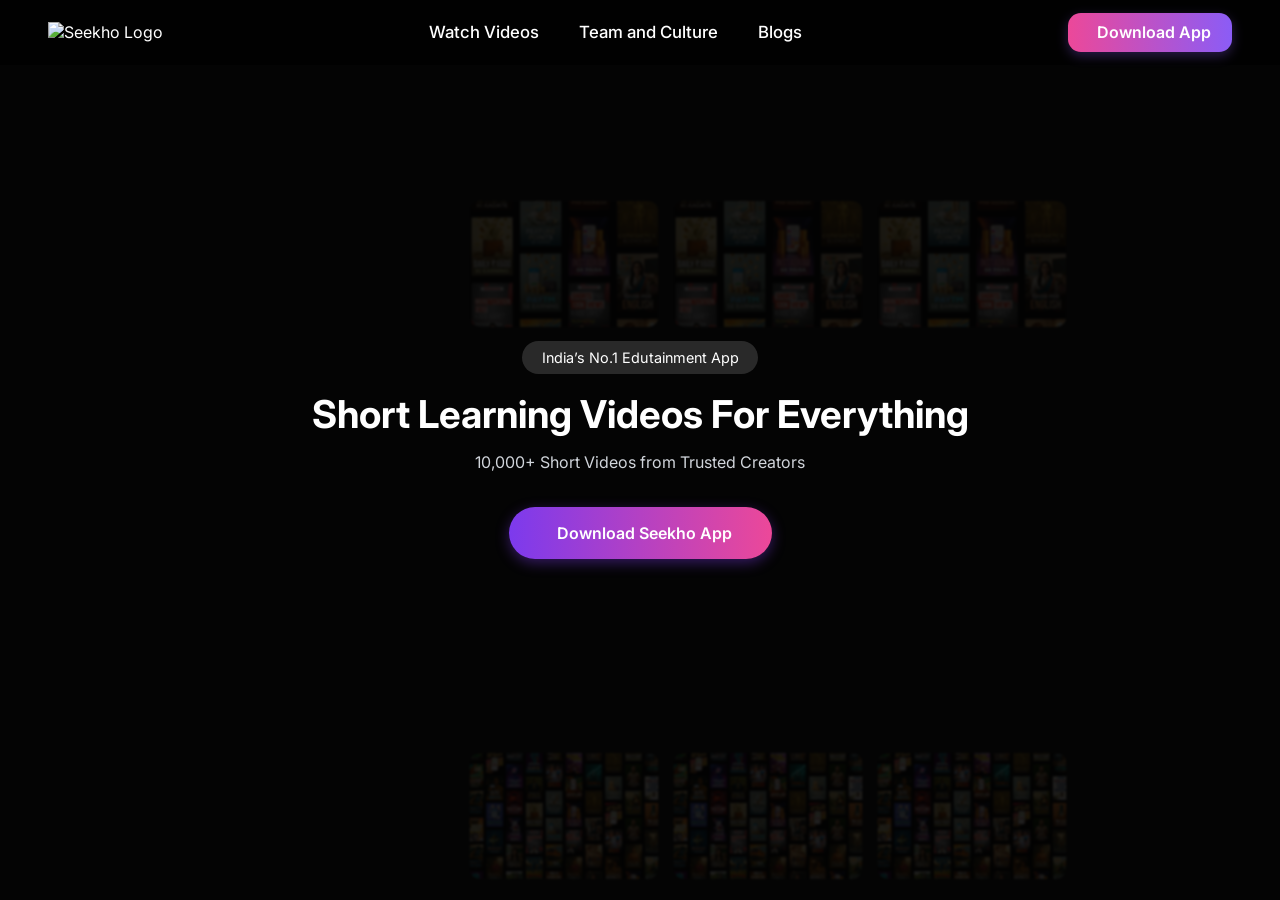
==== seekho website/index.html @ bff114cd "Add files via upload" ====
<!DOCTYPE html>
<html lang="en">
<head>
  <meta charset="UTF-8" />
  <meta name="viewport" content="width=device-width, initial-scale=1.0" />
  <title>Seekho – Short Learning Videos</title>
  <link rel="stylesheet" href="style.css" />
  <script src="https://kit.fontawesome.com/a076d05399.js" crossorigin="anonymous"></script>
</head>
<body>
  <!-- Navbar -->
  <header class="navbar">
    <div class="logo">
      <img src="https://seekho.in/_next/image?url=%2Fimages%2Fseekho-logo-white.png&w=256&q=75" alt="Seekho Logo">
    </div>

    <nav class="nav-links">
      <a href="#">Watch Videos</a>
      <a href="#">Team and Culture</a>
      <a href="#">Blogs</a>
    </nav>

    <a href="#" class="download-btn">
      <i class="fas fa-download"></i> Download App
    </a>

    <div class="menu">
      <i class="fas fa-bars"></i>
    </div>
  </header>

  <!-- Hero Section -->
<section class="hero">
  <div class="bg-grid">
    <div class="grid-row">
      <img src="images/mobile-hero-bg.webp" alt="">
      <img src="images/mobile-hero-bg.webp" alt="">
      <img src="images/mobile-hero-bg.webp" alt="">
      
    </div>

    <div class="grid-row reverse">
      <img src="images/hero-bg.webp" alt="">
      <img src="images/hero-bg.webp" alt="">
      <img src="images/hero-bg.webp" alt="">
    </div>
  </div>

  <div class="overlay"></div>

  <div class="hero-content">
    <span class="tagline">India’s No.1 Edutainment App</span>
    <h1>Short Learning Videos For Everything</h1>
    <p>10,000+ Short Videos from Trusted Creators</p>
    <a href="#" class="cta-btn">
      <i class="fas fa-download"></i> Download Seekho App
    </a>
  </div>
</section>


  <script src="script.js"></script>
</body>
</html>
---- seekho website/style.css ----
@import url('https://fonts.googleapis.com/css2?family=Inter:wght@400;600;700&display=swap');

* {
  margin: 0;
  padding: 0;
  box-sizing: border-box;
  font-family: 'Inter', sans-serif;
}

body {
  background-color: #0f0f0f;
  color: #fff;
  overflow-x: hidden;
}

/* --- Navbar Styles --- */
.navbar {
  position: fixed;
  top: 0;
  left: 0;
  width: 100%;
  padding: 0.8rem 3rem;
  background: rgba(0, 0, 0, 0.6);
  backdrop-filter: blur(12px);
  display: flex;
  justify-content: space-between;
  align-items: center;
  z-index: 1000;
}

.logo img {
  height: 36px;
  cursor: pointer;
}

.nav-links {
  display: flex;
  gap: 2.5rem;
}

.nav-links a {
  color: #fff;
  text-decoration: none;
  font-size: 1.05rem;
  font-weight: 500;
  transition: color 0.2s ease;
}

.nav-links a:hover {
  color: #EC4899;
}

/* Gradient Download App Button */
.download-btn {
  background: linear-gradient(90deg, #EC4899 0%, #8B5CF6 100%);
  color: #fff;
  font-weight: 600;
  padding: 0.6rem 1.3rem;
  border-radius: 0.8rem;
  text-decoration: none;
  display: flex;
  align-items: center;
  gap: 0.5rem;
  box-shadow: 0 4px 12px rgba(139, 92, 246, 0.3);
  transition: all 0.3s ease;
}

.download-btn:hover {
  transform: translateY(-2px);
  box-shadow: 0 6px 18px rgba(236, 72, 153, 0.4);
}

.download-btn i {
  transition: transform 0.2s ease;
}

.download-btn:hover i {
  transform: translateY(2px);
}

/* Mobile menu icon */
.menu {
  display: none;
  font-size: 1.5rem;
  color: #fff;
  cursor: pointer;
}

/* --- Responsive Navbar --- */
@media (max-width: 900px) {
  .nav-links,
  .download-btn {
    display: none;
  }

  .menu {
    display: block;
  }
}

/* --- Hero Section --- */
.hero {
  height: 100vh;
  background:
    linear-gradient(rgba(15, 15, 15, 0.8), rgba(15, 15, 15, 0.8)),
    url('https://seekho.in/_next/image?url=%2Fimages%2Fhome-banner-bg.jpg&w=1920&q=75')
    center/cover no-repeat;
  position: relative;
  display: flex;
  align-items: center;
  justify-content: center;
  text-align: center;
  color: #fff;
  transition: background 0.3s ease-in-out;
}

.hero-content {
  position: relative;
  z-index: 2;
  padding: 0 1rem;
}

.tagline {
  background-color: rgba(255, 255, 255, 0.15);
  padding: 0.5rem 1.2rem;
  border-radius: 9999px;
  font-size: 0.9rem;
  display: inline-block;
  margin-bottom: 1rem;
}

h1 {
  font-size: 2.4rem;
  font-weight: 700;
  margin-bottom: 0.75rem;
  line-height: 1.3;
}

p {
  color: #d1d5db;
  font-size: 1rem;
  margin-bottom: 2.2rem;
}
/* Hero Section Full Height Grid Fix */
.hero {
  position: relative;
  width: 100%;
  height: 100vh;
  overflow: hidden;
  display: flex;
  justify-content: center;
  align-items: center;
  text-align: center;
  color: white;
}

/* Background Grid Container */
.bg-grid {
  position: absolute;
  top: 0;
  left: 0;
  width: 120%;
  height: 120%;
  display: flex;
  flex-direction: column;
  justify-content: space-around;
  gap: 1.5rem;
  overflow: hidden;
  z-index: 0;
  filter: blur(1px);
  opacity: 0.5;
}

/* Each Row of Thumbnails */
.grid-row {
  display: flex;
  justify-content: center;
  gap: 1.5rem;
  animation: scrollDown 10s linear infinite;
}

.grid-row.reverse {
  animation: scrollUp 10s linear infinite;
}

.grid-row img {
  width: 180px;
  height: 120px;
  object-fit: cover;
  border-radius: 10px;
  opacity: 0.9;
  transform: scale(1.05);
}

/* Animation Keyframes */
@keyframes scrollDown {
  0% { transform: translateY(-50%); }
  100% { transform: translateY(50%); }
}

@keyframes scrollUp {
  0% { transform: translateY(50%); }
  100% { transform: translateY(-50%); }
}

/* Dark overlay to dim the background */
.hero .overlay {
  position: absolute;
  top: 0;
  left: 0;
  width: 100%;
  height: 100%;
  background: rgba(0, 0, 0, 0.75);
  z-index: 1;
}

/* Hero text stays above animation */
.hero-content {
  position: relative;
  z-index: 2;
  max-width: 700px;
  padding: 0 1rem;
}


/* CTA Button */
.cta-btn {
  background: linear-gradient(90deg, #7C3AED, #EC4899);
  padding: 1rem 2.5rem;
  border-radius: 50px;
  color: #fff;
  text-decoration: none;
  font-weight: 600;
  font-size: 1rem;
  display: inline-flex;
  align-items: center;
  gap: 0.5rem;
  transition: all 0.3s ease;
  box-shadow: 0 4px 14px rgba(124, 58, 237, 0.4);
}

.cta-btn:hover {
  transform: translateY(-3px);
  opacity: 0.95;
}

/* Responsive */
@media (max-width: 768px) {
  .navbar {
    padding: 1rem;
  }
  .logo img {
    height: 28px;
  }
  h1 {
    font-size: 1.8rem;
  }
  p {
    font-size: 0.9rem;
  }
  .cta-btn {
    padding: 0.8rem 1.8rem;
  }
}
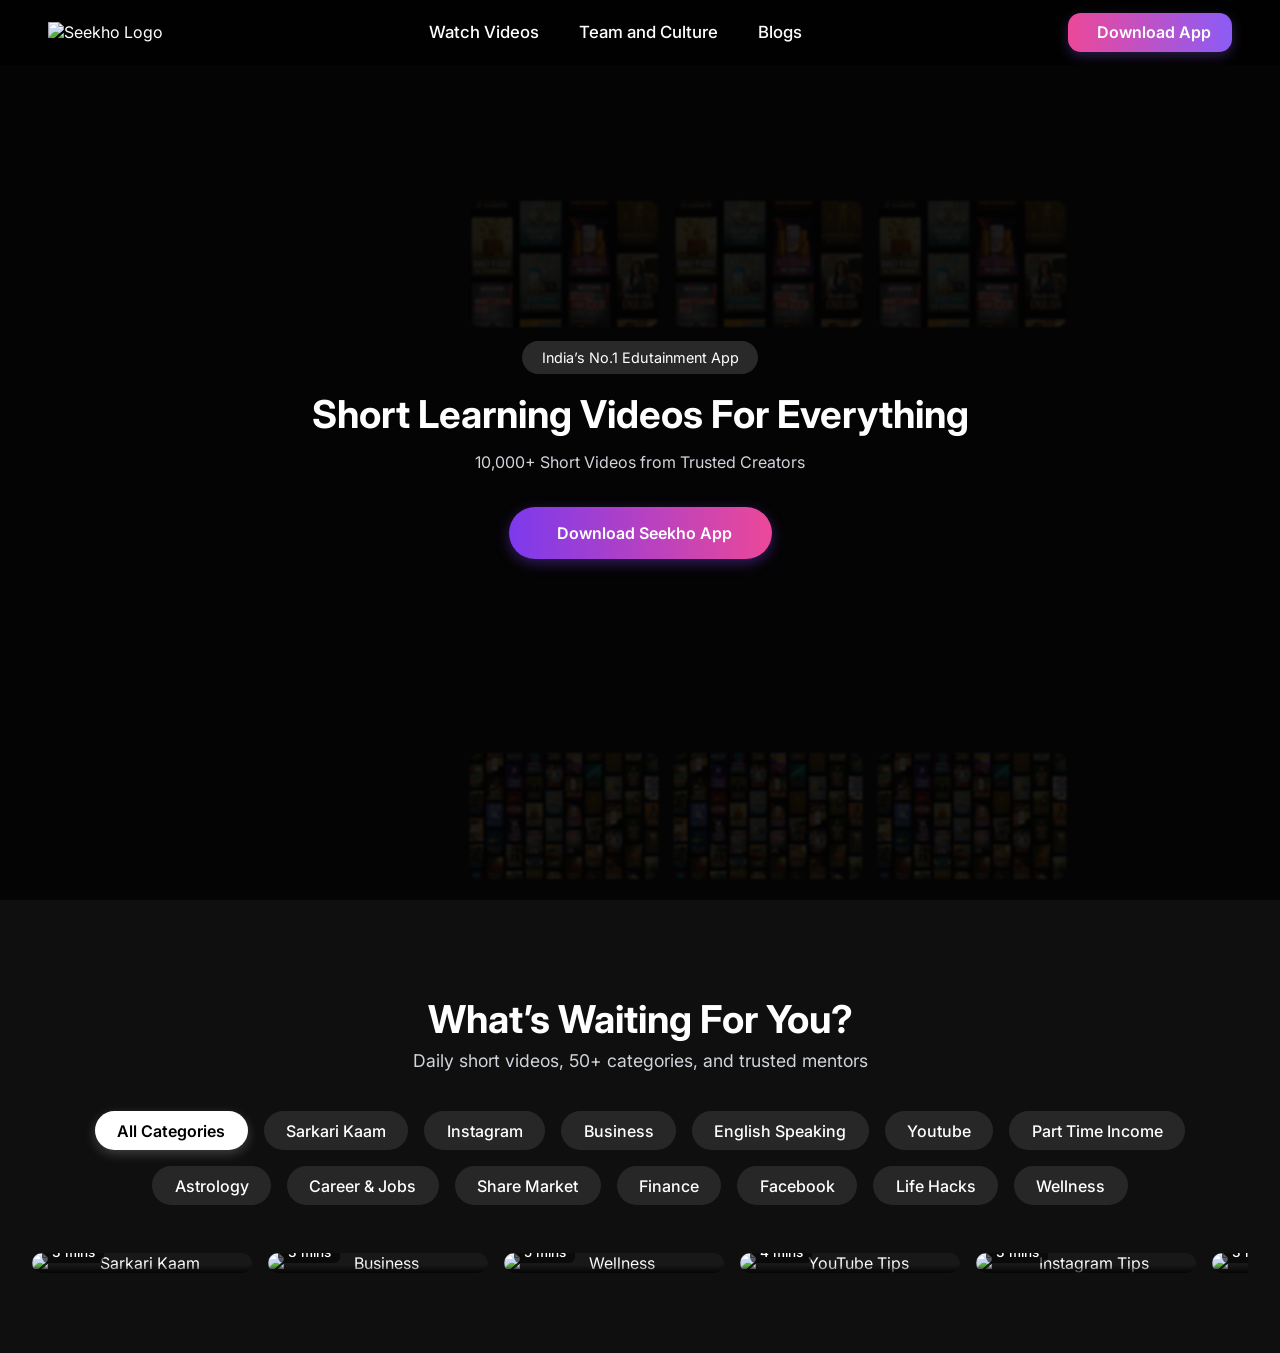
==== commit 2038132c: "Add files via upload" ====
--- a/seekho website/index.html
+++ b/seekho website/index.html
@@ -57,6 +57,62 @@
     </a>
   </div>
 </section>
+<!-- What's Waiting For You Section -->
+<section class="waiting-section">
+  <div class="container">
+    <h2 class="section-title">What’s Waiting For You?</h2>
+    <p class="section-subtitle">
+      Daily short videos, 50+ categories, and trusted mentors
+    </p>
+
+    <!-- Category Buttons -->
+    <div class="categories">
+      <button class="active" data-category="all">All Categories</button>
+      <button data-category="sarkari">Sarkari Kaam</button>
+      <button data-category="instagram">Instagram</button>
+      <button data-category="business">Business</button>
+      <button data-category="english">English Speaking</button>
+      <button data-category="youtube">Youtube</button>
+      <button data-category="parttime">Part Time Income</button>
+      <button data-category="astrology">Astrology</button>
+      <button data-category="career">Career & Jobs</button>
+      <button data-category="market">Share Market</button>
+      <button data-category="finance">Finance</button>
+      <button data-category="facebook">Facebook</button>
+      <button data-category="lifehacks">Life Hacks</button>
+      <button data-category="wellness">Wellness</button>
+    </div>
+
+    <!-- Video Cards -->
+    <div class="video-slider">
+      <div class="video-card" data-category="sarkari">
+        <img src="images/video1.webp" alt="Sarkari Kaam" />
+        <span class="duration">3 mins</span>
+      </div>
+      <div class="video-card" data-category="business">
+        <img src="images/video2.webp" alt="Business" />
+        <span class="duration">3 mins</span>
+      </div>
+      <div class="video-card" data-category="wellness">
+        <img src="images/video3.webp" alt="Wellness" />
+        <span class="duration">5 mins</span>
+      </div>
+      <div class="video-card" data-category="youtube">
+        <img src="images/video4.webp" alt="YouTube Tips" />
+        <span class="duration">4 mins</span>
+      </div>
+      <div class="video-card" data-category="instagram">
+        <img src="images/video5.webp" alt="Instagram Tips" />
+        <span class="duration">3 mins</span>
+      </div>
+      <div class="video-card" data-category="finance">
+        <img src="images/video6.webp" alt="Finance" />
+        <span class="duration">3 mins</span>
+      </div>
+    </div>
+  </div>
+</section>
+
 
 
   <script src="script.js"></script>
--- a/seekho website/style.css
+++ b/seekho website/style.css
@@ -221,6 +221,159 @@
   max-width: 700px;
   padding: 0 1rem;
 }
+/* --- What's Waiting For You Section --- */
+.waiting-section {
+  background-color: #0f0f0f;
+  color: #fff;
+  padding: 6rem 2rem 4rem;
+  text-align: center;
+}
+
+.waiting-section .container {
+  max-width: 1300px;
+  margin: 0 auto;
+}
+
+/* Section Heading */
+.waiting-section .section-title {
+  font-size: 2.4rem;
+  font-weight: 700;
+  margin-bottom: 0.5rem;
+}
+
+.waiting-section .section-subtitle {
+  font-size: 1.1rem;
+  color: #d1d5db;
+  margin-bottom: 2.5rem;
+}
+
+/* Category Buttons */
+.categories {
+  display: flex;
+  flex-wrap: wrap;
+  gap: 0.8rem;
+  justify-content: center;
+  margin-bottom: 3rem;
+}
+
+.categories button {
+  background-color: #1e1e1e;
+  color: #fff;
+  border: none;
+  border-radius: 9999px;
+  padding: 0.6rem 1.4rem;
+  font-size: 1rem;
+  cursor: pointer;
+  transition: all 0.25s ease;
+}
+/* Category Buttons */
+.categories {
+  display: flex;
+  flex-wrap: wrap;
+  justify-content: center;
+  gap: 1rem;
+  margin: 2rem 0 3rem;
+}
+
+.categories button {
+  background-color: rgba(255, 255, 255, 0.1);
+  border: none;
+  color: #fff;
+  padding: 0.6rem 1.4rem;
+  border-radius: 9999px;
+  font-size: 1rem;
+  font-weight: 500;
+  cursor: pointer;
+  transition: all 0.3s ease;
+}
+
+/* Hover Effect */
+.categories button:hover {
+  background-color: #0f0f0f;
+  color: #fff;
+}
+
+/* Active State */
+.categories button.active {
+  background-color: #0f0f0f;
+  color: #fff;
+  font-weight: 600;
+  box-shadow: 0 4px 12px rgba(255, 255, 255, 0.2);
+}
+
+
+.categories button.active {
+  background-color: #fff;
+  color: #000;
+  font-weight: 600;
+}
+
+.categories button:hover {
+  background-color: #2b2b2b;
+}
+
+/* Video Slider */
+.video-slider {
+  display: flex;
+  gap: 1rem;
+  overflow-x: auto;
+  scroll-behavior: smooth;
+  padding-bottom: 1rem;
+}
+
+.video-slider::-webkit-scrollbar {
+  height: 8px;
+}
+.video-slider::-webkit-scrollbar-thumb {
+  background: rgba(255, 255, 255, 0.1);
+  border-radius: 10px;
+}
+
+/* Video Card */
+.video-card {
+  position: relative;
+  flex: 0 0 220px;
+  border-radius: 12px;
+  overflow: hidden;
+  background: #181818;
+  cursor: pointer;
+  transition: transform 0.3s ease, box-shadow 0.3s ease;
+}
+
+.video-card img {
+  width: 100%;
+  height: 100%;
+  object-fit: cover;
+  display: block;
+  transition: transform 0.3s ease;
+}
+
+.video-card:hover img {
+  transform: scale(1.05);
+}
+
+.video-card::after {
+  content: "";
+  position: absolute;
+  bottom: 0;
+  left: 0;
+  right: 0;
+  height: 40%;
+  background: linear-gradient(transparent, rgba(0, 0, 0, 0.8));
+}
+
+.video-card .duration {
+  position: absolute;
+  bottom: 10px;
+  left: 10px;
+  font-size: 0.85rem;
+  font-weight: 500;
+  background: rgba(0, 0, 0, 0.6);
+  padding: 0.2rem 0.6rem;
+  border-radius: 6px;
+  color: #fff;
+  z-index: 2;
+}
 
 
 /* CTA Button */
@@ -262,3 +415,33 @@
     padding: 0.8rem 1.8rem;
   }
 }
+.video-card {
+  opacity: 0;
+  transform: translateY(20px);
+  animation: fadeUp 0.8s ease forwards;
+}
+.video-card:nth-child(2) { animation-delay: 0.1s; }
+.video-card:nth-child(3) { animation-delay: 0.2s; }
+.video-card:nth-child(4) { animation-delay: 0.3s; }
+.video-card:nth-child(5) { animation-delay: 0.4s; }
+
+@keyframes fadeUp {
+  to {
+    opacity: 1;
+    transform: translateY(0);
+  }
+}
+/* --- Filter Animation --- */
+.video-card {
+  transition: opacity 0.3s ease, transform 0.3s ease;
+}
+
+.fade-in {
+  opacity: 1 !important;
+  transform: scale(1);
+}
+
+.video-card:not(.fade-in) {
+  opacity: 0;
+  transform: scale(0.9);
+}
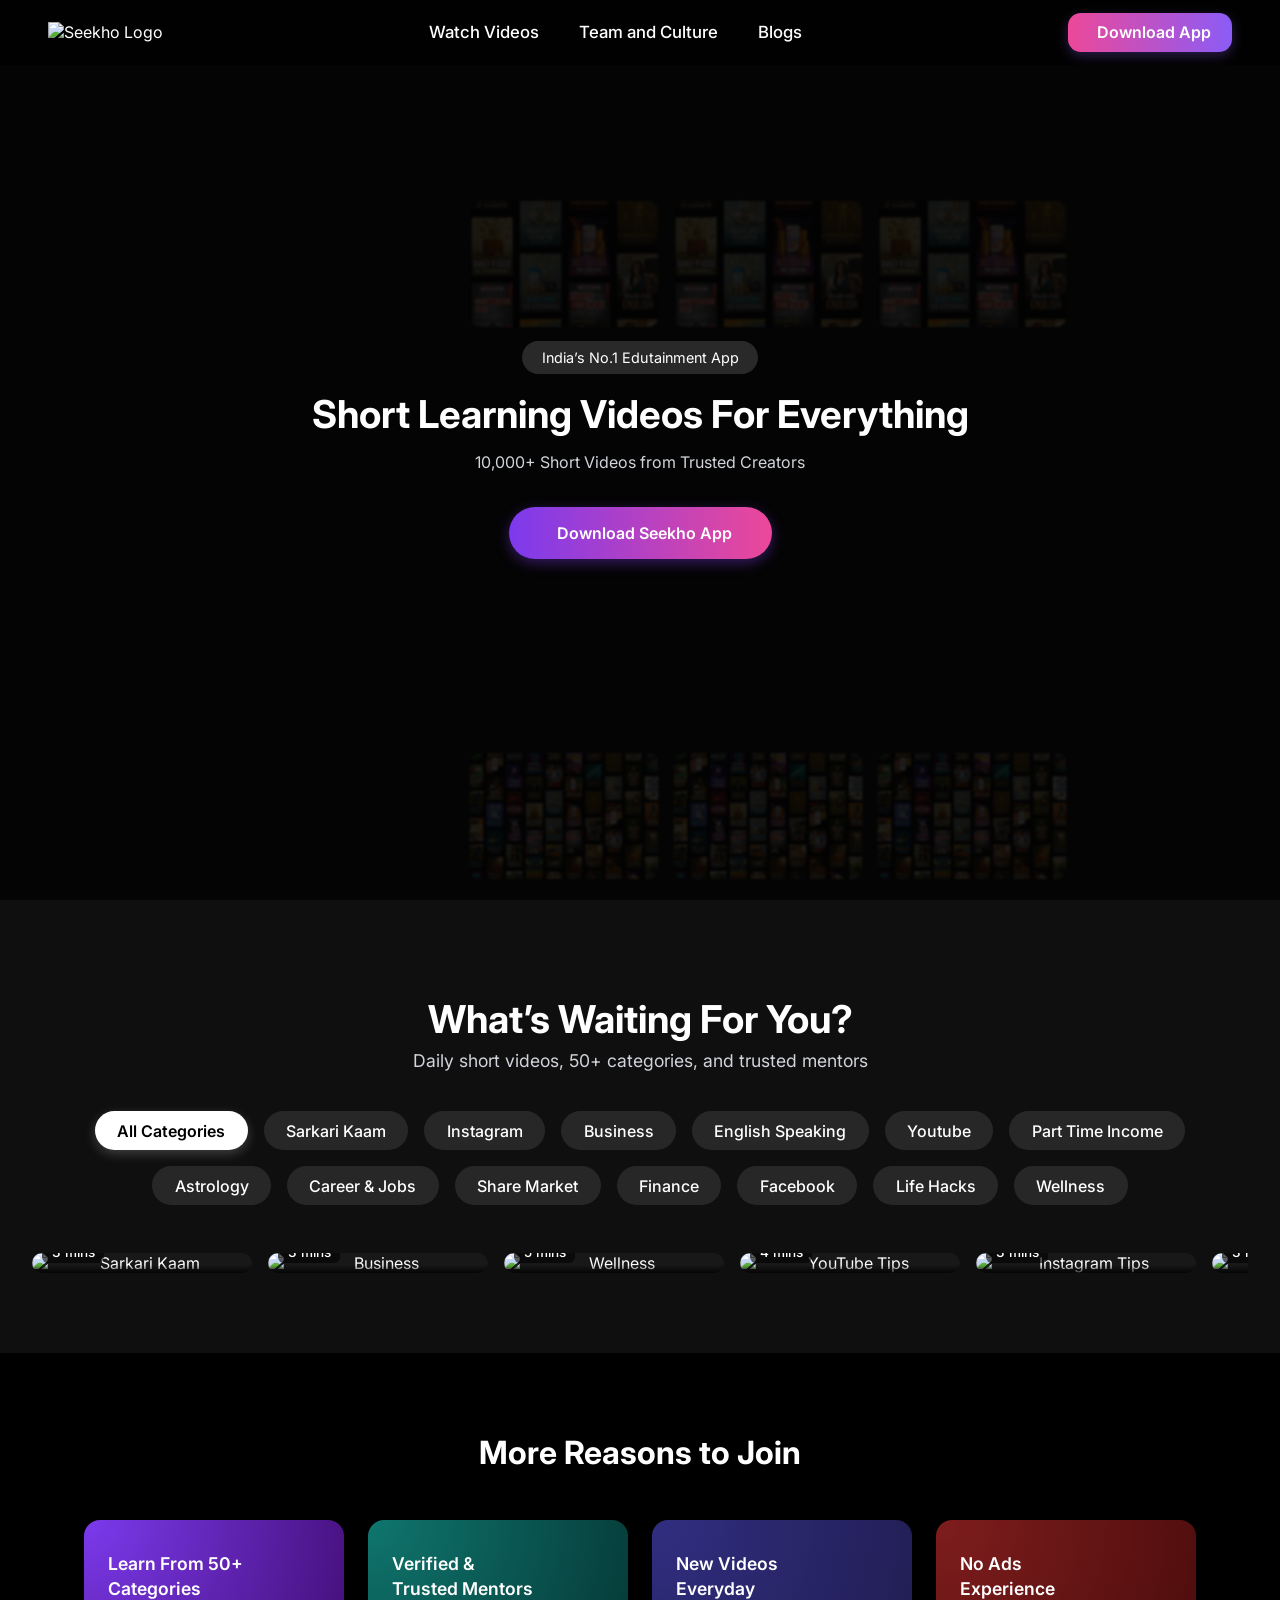
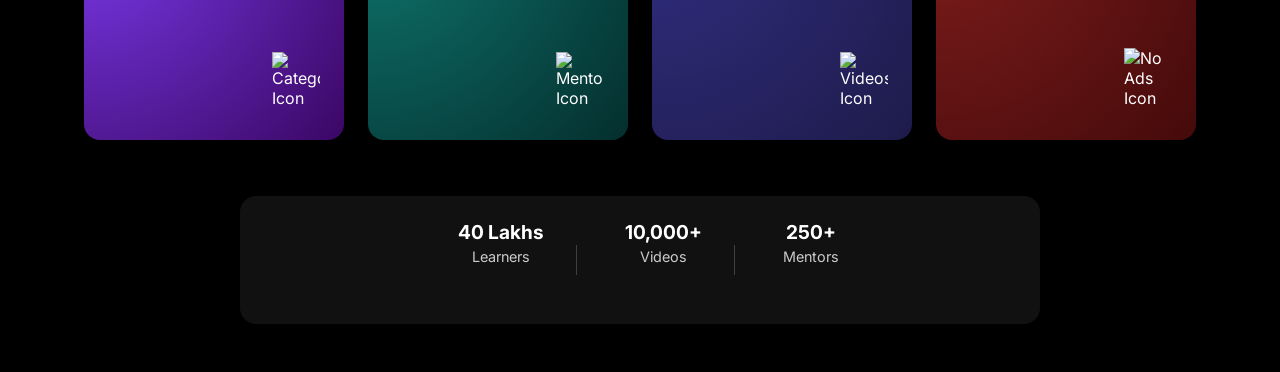
==== commit 04fcb710: "Add files via upload" ====
--- a/seekho website/index.html
+++ b/seekho website/index.html
@@ -112,7 +112,55 @@
     </div>
   </div>
 </section>
+<!-- More Reasons to Join Section -->
+<section class="reasons">
+  <h2>More Reasons to Join</h2>
+  
+  <div class="reason-cards">
+    <div class="reason-card purple">
+      <h3>Learn From 50+ Categories</h3>
+      <img src="icons/categories.png" alt="Categories Icon">
+    </div>
+    <div class="reason-card teal">
+      <h3>Verified &<br>Trusted Mentors</h3>
+      <img src="icons/mentor.png" alt="Mentor Icon">
+    </div>
+    <div class="reason-card blue">
+      <h3>New Videos<br>Everyday</h3>
+      <img src="icons/video.png" alt="Videos Icon">
+    </div>
+    <div class="reason-card red">
+      <h3>No Ads<br>Experience</h3>
+      <img src="icons/no-ads.png" alt="No Ads Icon">
+    </div>
+  </div>
 
+  <div class="stats">
+    <div class="stat">
+      <i class="fas fa-users"></i>
+      <div>
+        <h4>40 Lakhs</h4>
+        <p>Learners</p>
+      </div>
+    </div>
+    <div class="divider"></div>
+    <div class="stat">
+      <i class="fas fa-video"></i>
+      <div>
+        <h4>10,000+</h4>
+        <p>Videos</p>
+      </div>
+    </div>
+    <div class="divider"></div>
+    <div class="stat">
+      <i class="fas fa-user-tie"></i>
+      <div>
+        <h4>250+</h4>
+        <p>Mentors</p>
+      </div>
+    </div>
+  </div>
+</section>
 
 
   <script src="script.js"></script>
--- a/seekho website/style.css
+++ b/seekho website/style.css
@@ -445,3 +445,133 @@
   opacity: 0;
   transform: scale(0.9);
 }
+/* --- More Reasons to Join Section --- */
+.reasons {
+  background-color: #000;
+  color: #fff;
+  text-align: center;
+  padding: 5rem 2rem 3rem;
+}
+
+.reasons h2 {
+  font-size: 2rem;
+  font-weight: 700;
+  margin-bottom: 3rem;
+}
+
+.reason-cards {
+  display: flex;
+  justify-content: center;
+  flex-wrap: wrap;
+  gap: 1.5rem;
+  margin-bottom: 3.5rem;
+}
+
+.reason-card {
+  flex: 1 1 250px;
+  max-width: 260px;
+  background: linear-gradient(180deg, rgba(255,255,255,0.08), rgba(0,0,0,0.1));
+  border-radius: 1rem;
+  padding: 2rem 1.5rem;
+  text-align: left;
+  display: flex;
+  flex-direction: column;
+  justify-content: space-between;
+  height: 220px;
+  transition: transform 0.3s ease, box-shadow 0.3s ease;
+}
+
+.reason-card:hover {
+  transform: translateY(-5px);
+  box-shadow: 0 0 15px rgba(255, 255, 255, 0.1);
+}
+
+.reason-card h3 {
+  font-size: 1.1rem;
+  font-weight: 600;
+  line-height: 1.4;
+}
+
+.reason-card img {
+  width: 48px;
+  align-self: flex-end;
+}
+
+/* Gradient backgrounds */
+.reason-card.purple {
+  background: radial-gradient(circle at top left, #7C3AED, #3B0764);
+}
+.reason-card.teal {
+  background: radial-gradient(circle at top left, #0F766E, #042F2E);
+}
+.reason-card.blue {
+  background: radial-gradient(circle at top left, #312E81, #1E1B4B);
+}
+.reason-card.red {
+  background: radial-gradient(circle at top left, #7F1D1D, #450A0A);
+}
+
+/* --- Stats Bar --- */
+.stats {
+  background-color: #111;
+  border-radius: 1rem;
+  padding: 1.5rem 2rem;
+  display: flex;
+  justify-content: center;
+  align-items: center;
+  flex-wrap: wrap;
+  gap: 2rem;
+  max-width: 800px;
+  margin: 0 auto;
+}
+
+.stat {
+  display: flex;
+  align-items: center;
+  gap: 1rem;
+}
+
+.stat i {
+  font-size: 1.8rem;
+  color: #A855F7;
+}
+
+.stat h4 {
+  font-size: 1.2rem;
+  font-weight: 700;
+}
+
+.stat p {
+  color: #ccc;
+  font-size: 0.9rem;
+  margin-top: 0.2rem;
+}
+
+/* Divider between stats */
+.divider {
+  width: 1px;
+  height: 30px;
+  background: rgba(255, 255, 255, 0.2);
+}
+
+/* Responsive */
+@media (max-width: 768px) {
+  .reason-cards {
+    flex-direction: column;
+    align-items: center;
+  }
+
+  .reason-card {
+    width: 100%;
+    max-width: 320px;
+  }
+
+  .stats {
+    flex-direction: column;
+    gap: 1rem;
+  }
+
+  .divider {
+    display: none;
+  }
+}
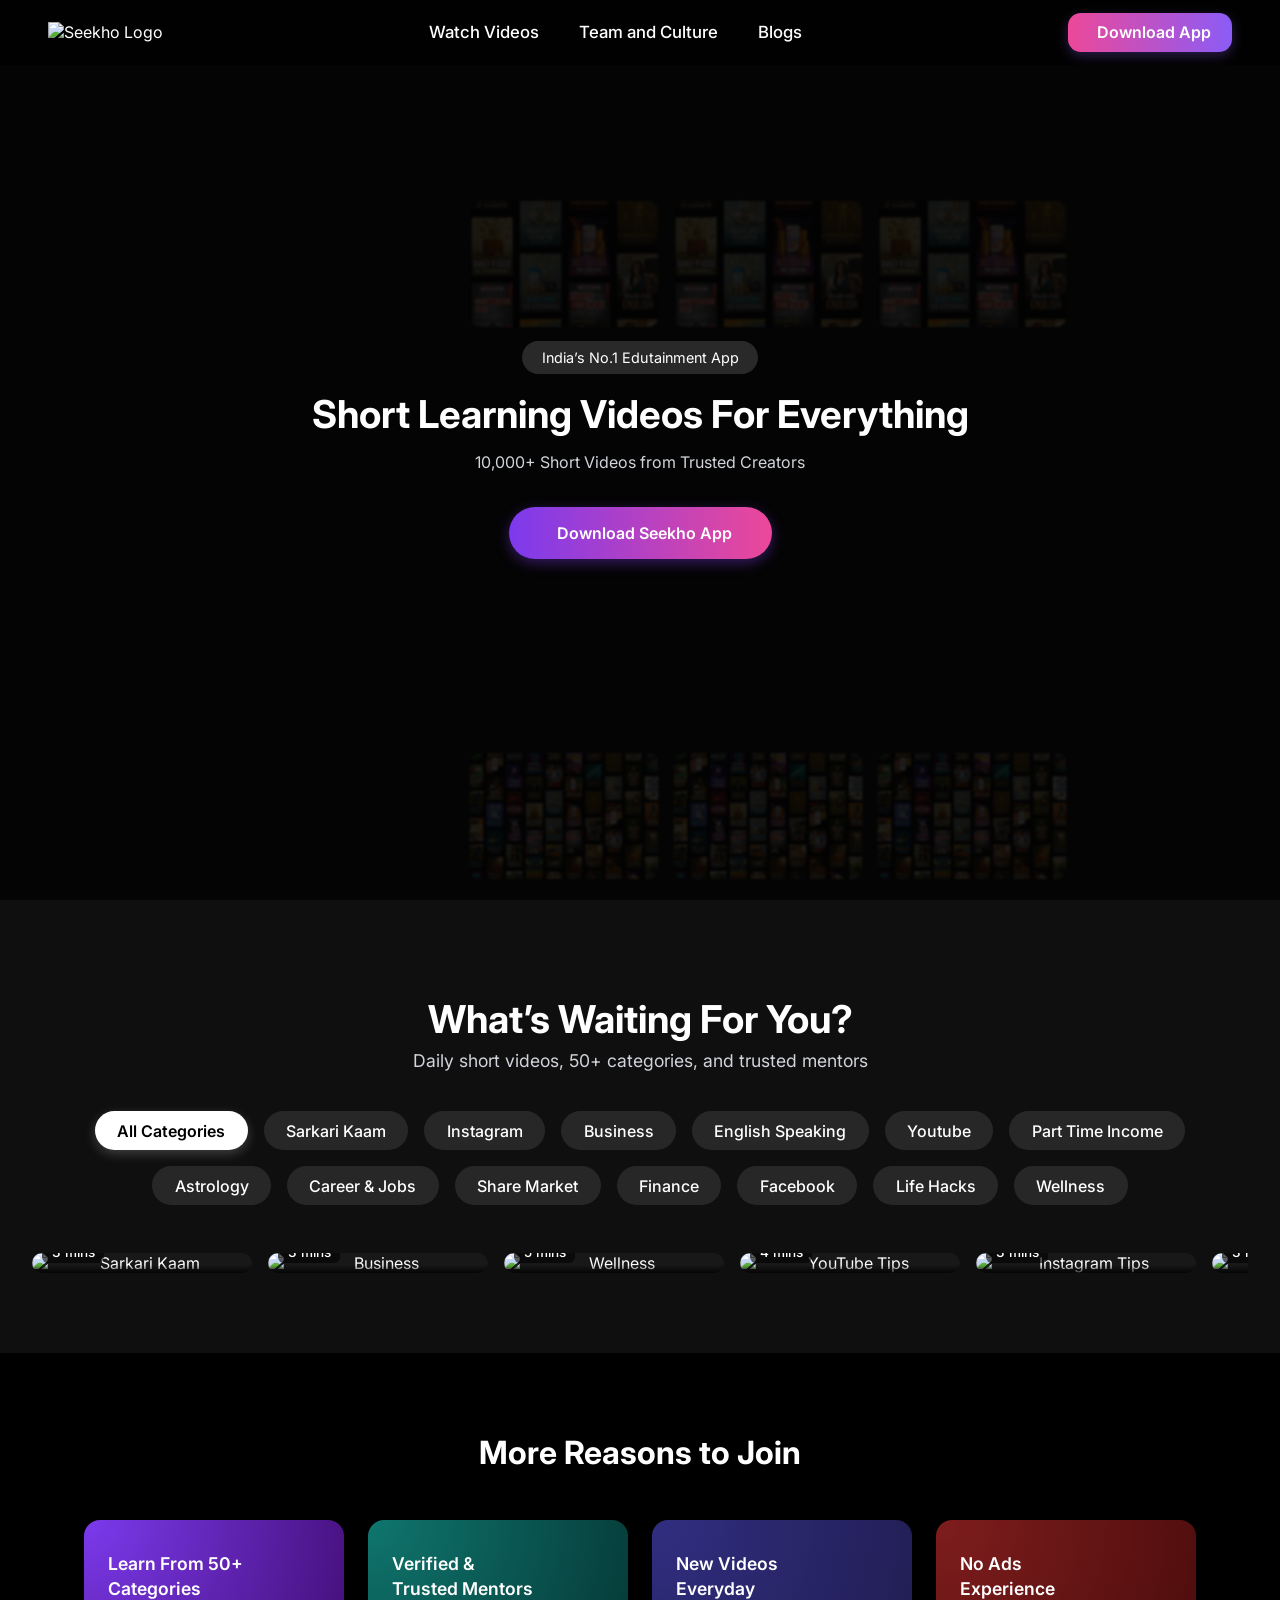
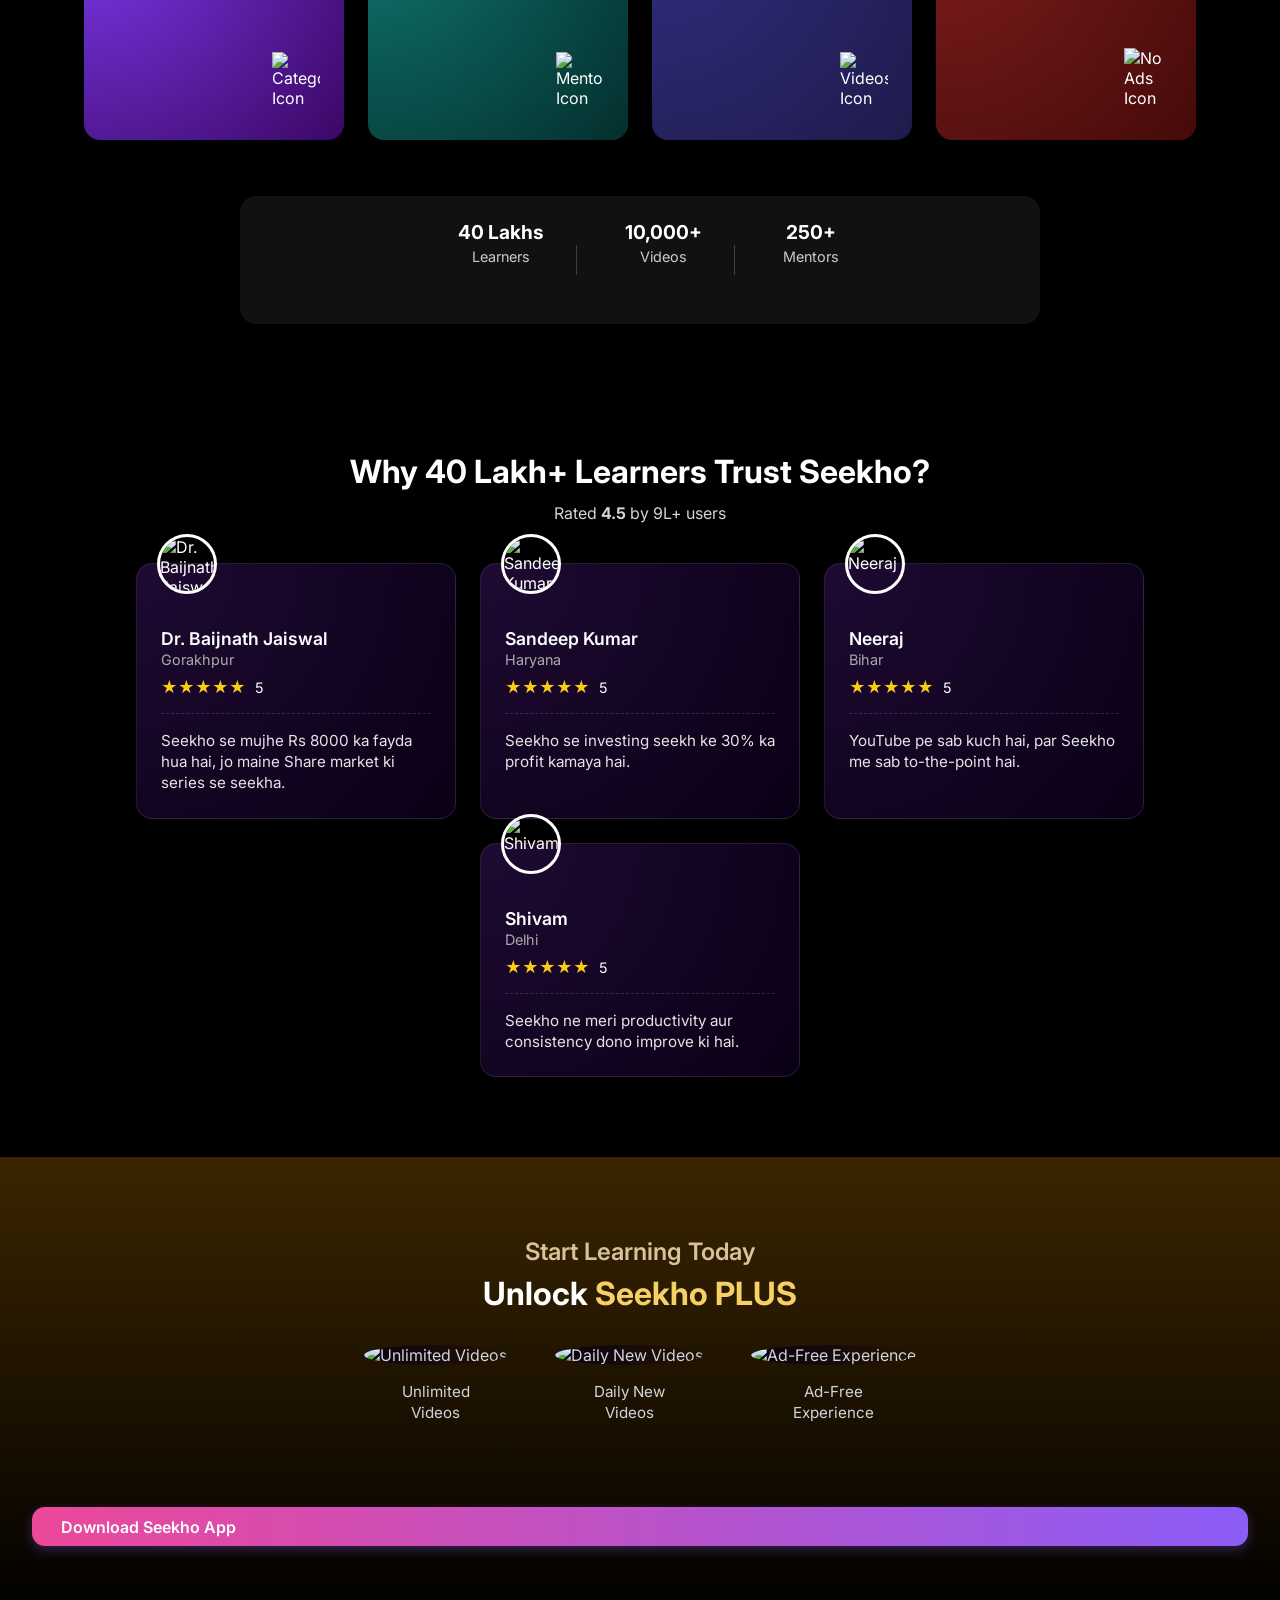
==== commit 4cf75c76: "Add files via upload" ====
--- a/seekho website/index.html
+++ b/seekho website/index.html
@@ -161,6 +161,97 @@
     </div>
   </div>
 </section>
+<!-- Testimonials Section -->
+<section class="testimonials">
+  <h2>Why 40 Lakh+ Learners Trust Seekho?</h2>
+  <p class="rating">Rated <strong>4.5</strong> by 9L+ users</p>
+
+  <div class="testimonial-slider">
+    <div class="testimonial-card">
+      <img src="images/user1.jpg" alt="Dr. Baijnath Jaiswal">
+      <div class="testimonial-info">
+        <h3>Dr. Baijnath Jaiswal</h3>
+        <span>Gorakhpur</span>
+        <div class="stars">
+          ★★★★★ <span>5</span>
+        </div>
+        <blockquote>
+          Seekho se mujhe Rs 8000 ka fayda hua hai, jo maine Share market ki series se seekha.
+        </blockquote>
+      </div>
+    </div>
+
+    <div class="testimonial-card">
+      <img src="images/user2.jpg" alt="Sandeep Kumar">
+      <div class="testimonial-info">
+        <h3>Sandeep Kumar</h3>
+        <span>Haryana</span>
+        <div class="stars">
+          ★★★★★ <span>5</span>
+        </div>
+        <blockquote>
+          Seekho se investing seekh ke 30% ka profit kamaya hai.
+        </blockquote>
+      </div>
+    </div>
+
+    <div class="testimonial-card">
+      <img src="images/user3.jpg" alt="Neeraj">
+      <div class="testimonial-info">
+        <h3>Neeraj</h3>
+        <span>Bihar</span>
+        <div class="stars">
+          ★★★★★ <span>5</span>
+        </div>
+        <blockquote>
+          YouTube pe sab kuch hai, par Seekho me sab to-the-point hai.
+        </blockquote>
+      </div>
+    </div>
+
+    <div class="testimonial-card">
+      <img src="images/user4.jpg" alt="Shivam">
+      <div class="testimonial-info">
+        <h3>Shivam</h3>
+        <span>Delhi</span>
+        <div class="stars">
+          ★★★★★ <span>5</span>
+        </div>
+        <blockquote>
+          Seekho ne meri productivity aur consistency dono improve ki hai.
+        </blockquote>
+      </div>
+    </div>
+  </div>
+</section>
+<!-- Unlock Seekho PLUS Section -->
+<section class="seekho-plus fade-up">
+  <div class="content">
+    <h3>Start Learning Today</h3>
+    <h2>Unlock <span>Seekho PLUS</span></h2>
+
+    <div class="features">
+      <div class="feature">
+        <img src="images/unlimited-videos.png" alt="Unlimited Videos" />
+        <p>Unlimited<br />Videos</p>
+      </div>
+
+      <div class="feature">
+        <img src="images/daily-videos.png" alt="Daily New Videos" />
+        <p>Daily New<br />Videos</p>
+      </div>
+
+      <div class="feature">
+        <img src="images/ad-free.png" alt="Ad-Free Experience" />
+        <p>Ad-Free<br />Experience</p>
+      </div>
+    </div>
+
+    <a href="#" class="download-btn">
+      <i class="fa-solid fa-download"></i> Download Seekho App
+    </a>
+  </div>
+</section>
 
 
   <script src="script.js"></script>
--- a/seekho website/style.css
+++ b/seekho website/style.css
@@ -575,3 +575,179 @@
     display: none;
   }
 }
+/* --- Testimonials Section --- */
+.testimonials {
+  background-color: #000;
+  color: #fff;
+  text-align: center;
+  padding: 5rem 2rem;
+}
+
+.testimonials h2 {
+  font-size: 2rem;
+  font-weight: 700;
+  margin-bottom: 0.75rem;
+}
+
+.testimonials .rating {
+  color: #d1d5db;
+  margin-bottom: 2.5rem;
+  font-size: 1rem;
+}
+
+/* --- Testimonial Cards --- */
+.testimonial-slider {
+  display: flex;
+  gap: 1.5rem;
+  justify-content: center;
+  flex-wrap: wrap;
+}
+
+.testimonial-card {
+  background: radial-gradient(circle at top left, #1f0a33, #0a0015);
+  border: 1px solid rgba(255, 255, 255, 0.1);
+  border-radius: 1rem;
+  padding: 2rem 1.5rem 1.5rem;
+  text-align: left;
+  max-width: 320px;
+  position: relative;
+  transition: transform 0.3s ease, box-shadow 0.3s ease;
+}
+
+.testimonial-card:hover {
+  transform: translateY(-6px);
+  box-shadow: 0 0 20px rgba(124, 58, 237, 0.3);
+}
+
+/* Profile Image */
+.testimonial-card img {
+  width: 60px;
+  height: 60px;
+  border-radius: 50%;
+  border: 3px solid #fff;
+  position: absolute;
+  top: -30px;
+  left: 20px;
+}
+
+/* Info */
+.testimonial-info {
+  margin-top: 2rem;
+}
+
+.testimonial-info h3 {
+  font-size: 1.1rem;
+  font-weight: 600;
+}
+
+.testimonial-info span {
+  font-size: 0.9rem;
+  color: #aaa;
+}
+
+.stars {
+  color: #facc15;
+  font-size: 1rem;
+  margin-top: 0.5rem;
+}
+
+.stars span {
+  font-size: 0.9rem;
+  color: #fff;
+  margin-left: 0.3rem;
+}
+
+blockquote {
+  margin-top: 1rem;
+  font-size: 0.95rem;
+  color: #e5e5e5;
+  border-top: 1px dashed rgba(255, 255, 255, 0.15);
+  padding-top: 1rem;
+  line-height: 1.4;
+}
+
+/* Responsive */
+@media (max-width: 768px) {
+  .testimonial-slider {
+    flex-direction: column;
+    align-items: center;
+  }
+
+  .testimonial-card {
+    max-width: 90%;
+  }
+}
+/* --- Seekho PLUS Section --- */
+.seekho-plus {
+  background: linear-gradient(to bottom, #3b2500, #000);
+  text-align: center;
+  color: #fff;
+  padding: 5rem 2rem;
+}
+
+.seekho-plus h3 {
+  font-size: 1.5rem;
+  font-weight: 600;
+  color: #d6c39a;
+  margin-bottom: 0.5rem;
+}
+
+.seekho-plus h2 {
+  font-size: 2rem;
+  font-weight: 700;
+  color: #fff;
+  margin-bottom: 2rem;
+}
+
+.seekho-plus h2 span {
+  color: #f6cf65;
+}
+
+/* Features Row */
+.features {
+  display: flex;
+  justify-content: center;
+  align-items: center;
+  gap: 3rem;
+  margin-bottom: 3rem;
+  flex-wrap: wrap;
+}
+
+.feature {
+  text-align: center;
+  color: #d1d5db;
+  transition: transform 0.3s ease;
+}
+
+.feature:hover {
+  transform: scale(1.05);
+}
+
+.feature img {
+  width: 100px;
+  height: 100px;
+  object-fit: contain;
+  border-radius: 50%;
+  margin-bottom: 1rem;
+  background: radial-gradient(circle at top left, #0a0015, #241400);
+}
+
+.feature p {
+  font-size: 0.95rem;
+  line-height: 1.4;
+}
+
+
+
+/* Responsive */
+@media (max-width: 768px) {
+  .features {
+    flex-direction: column;
+    gap: 2rem;
+  }
+
+  .feature img {
+    width: 80px;
+    height: 80px;
+  }
+}
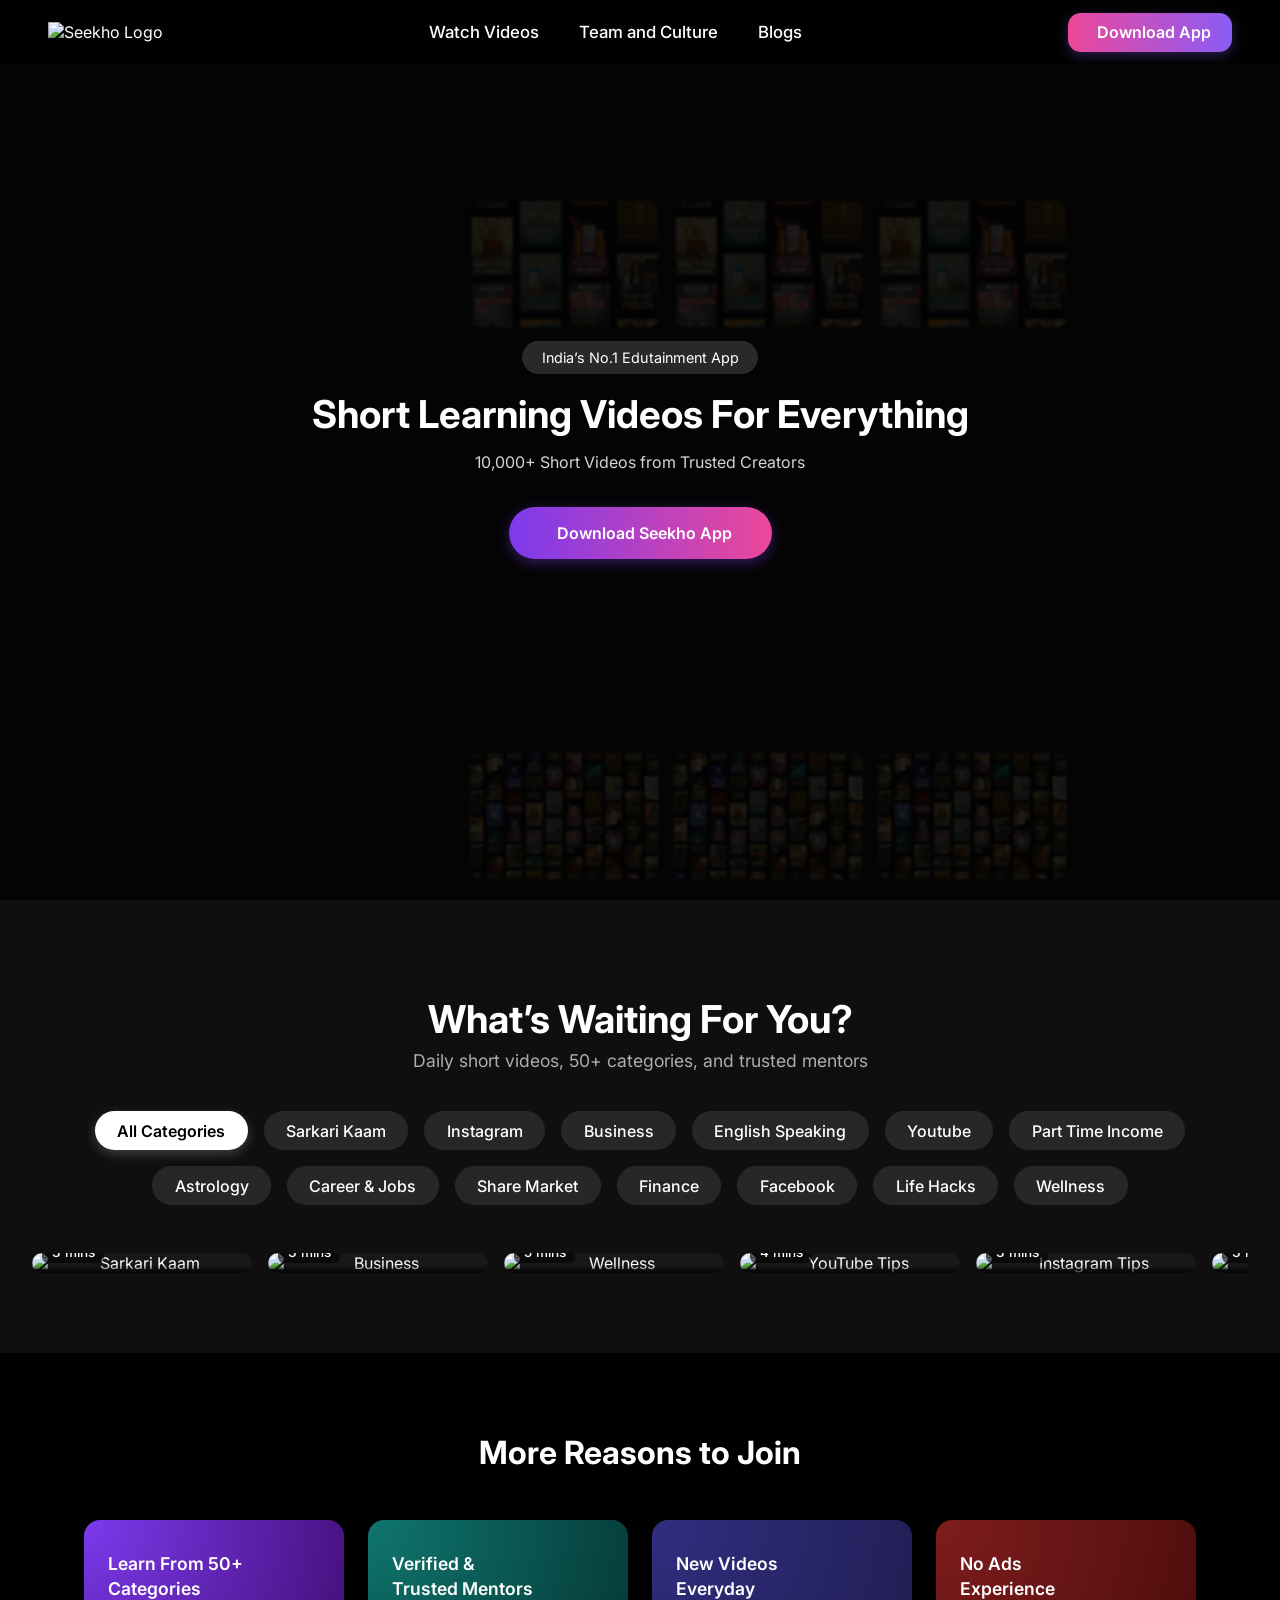
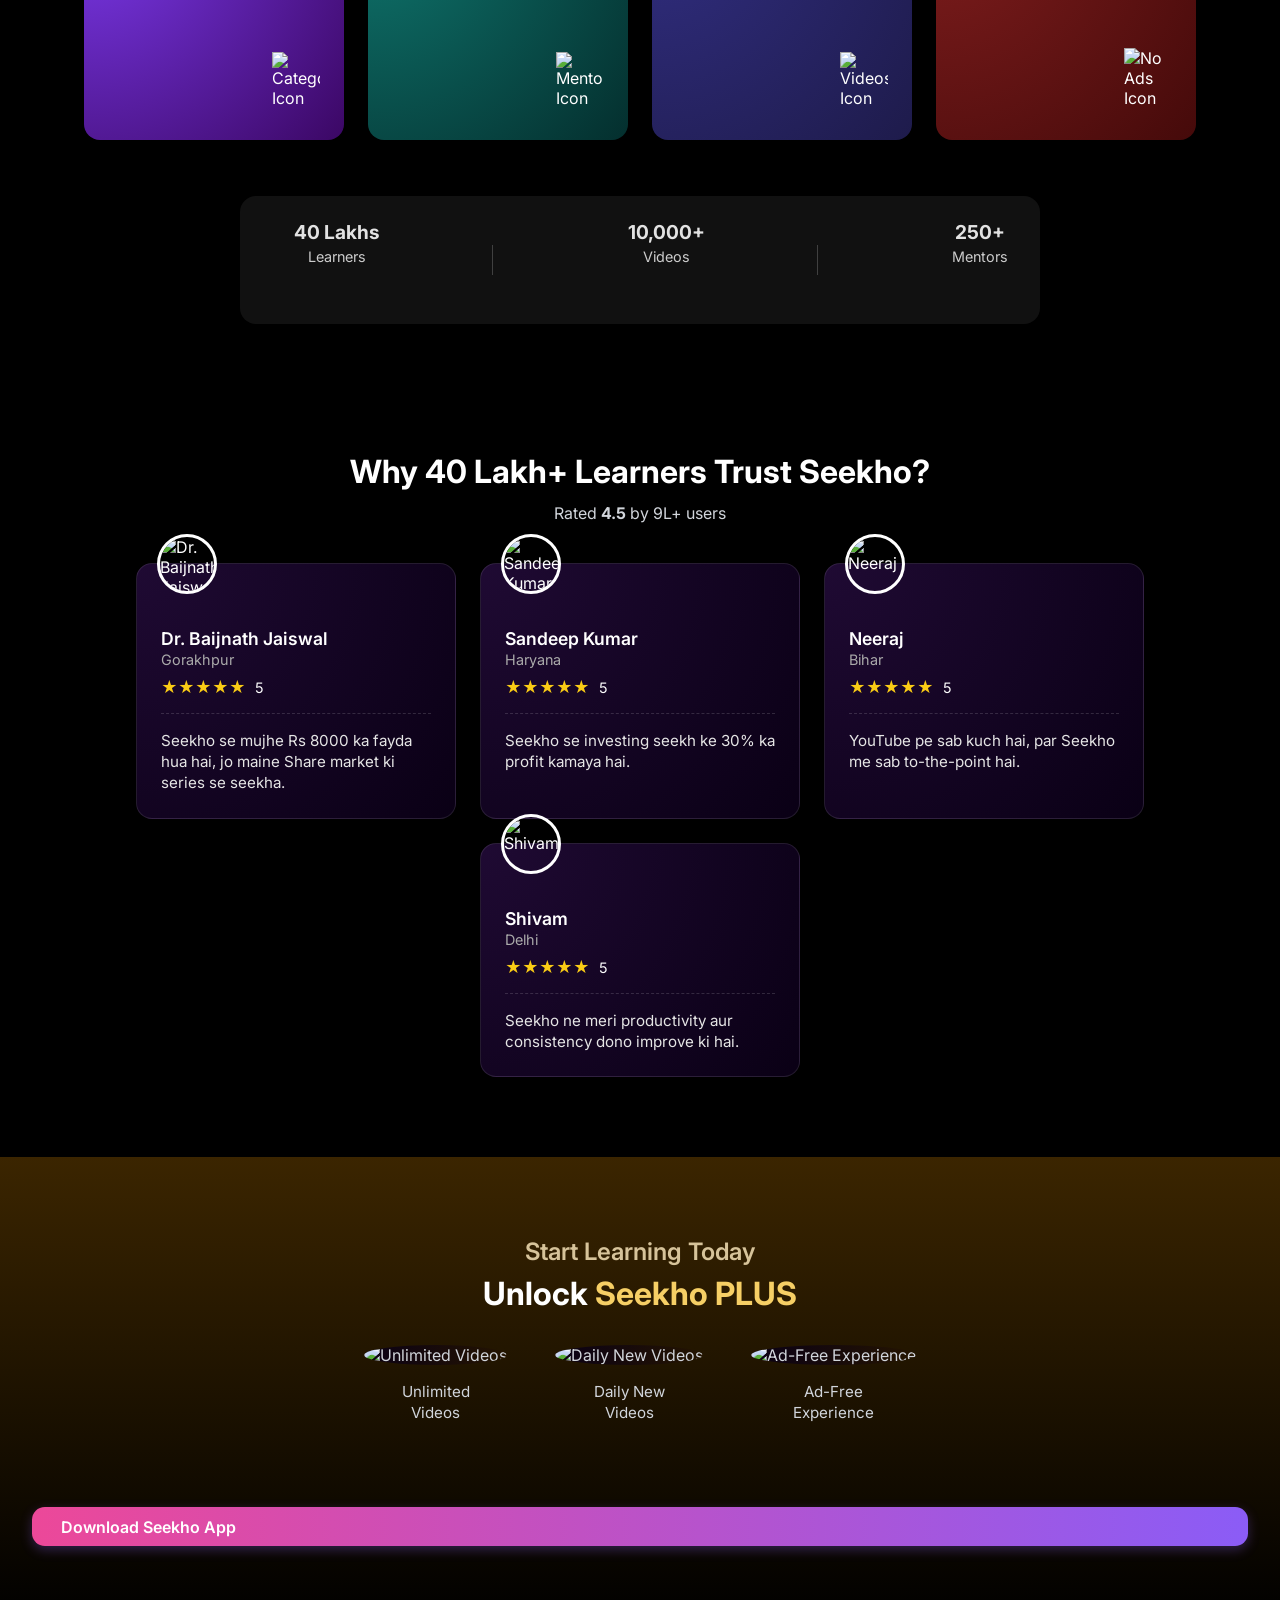
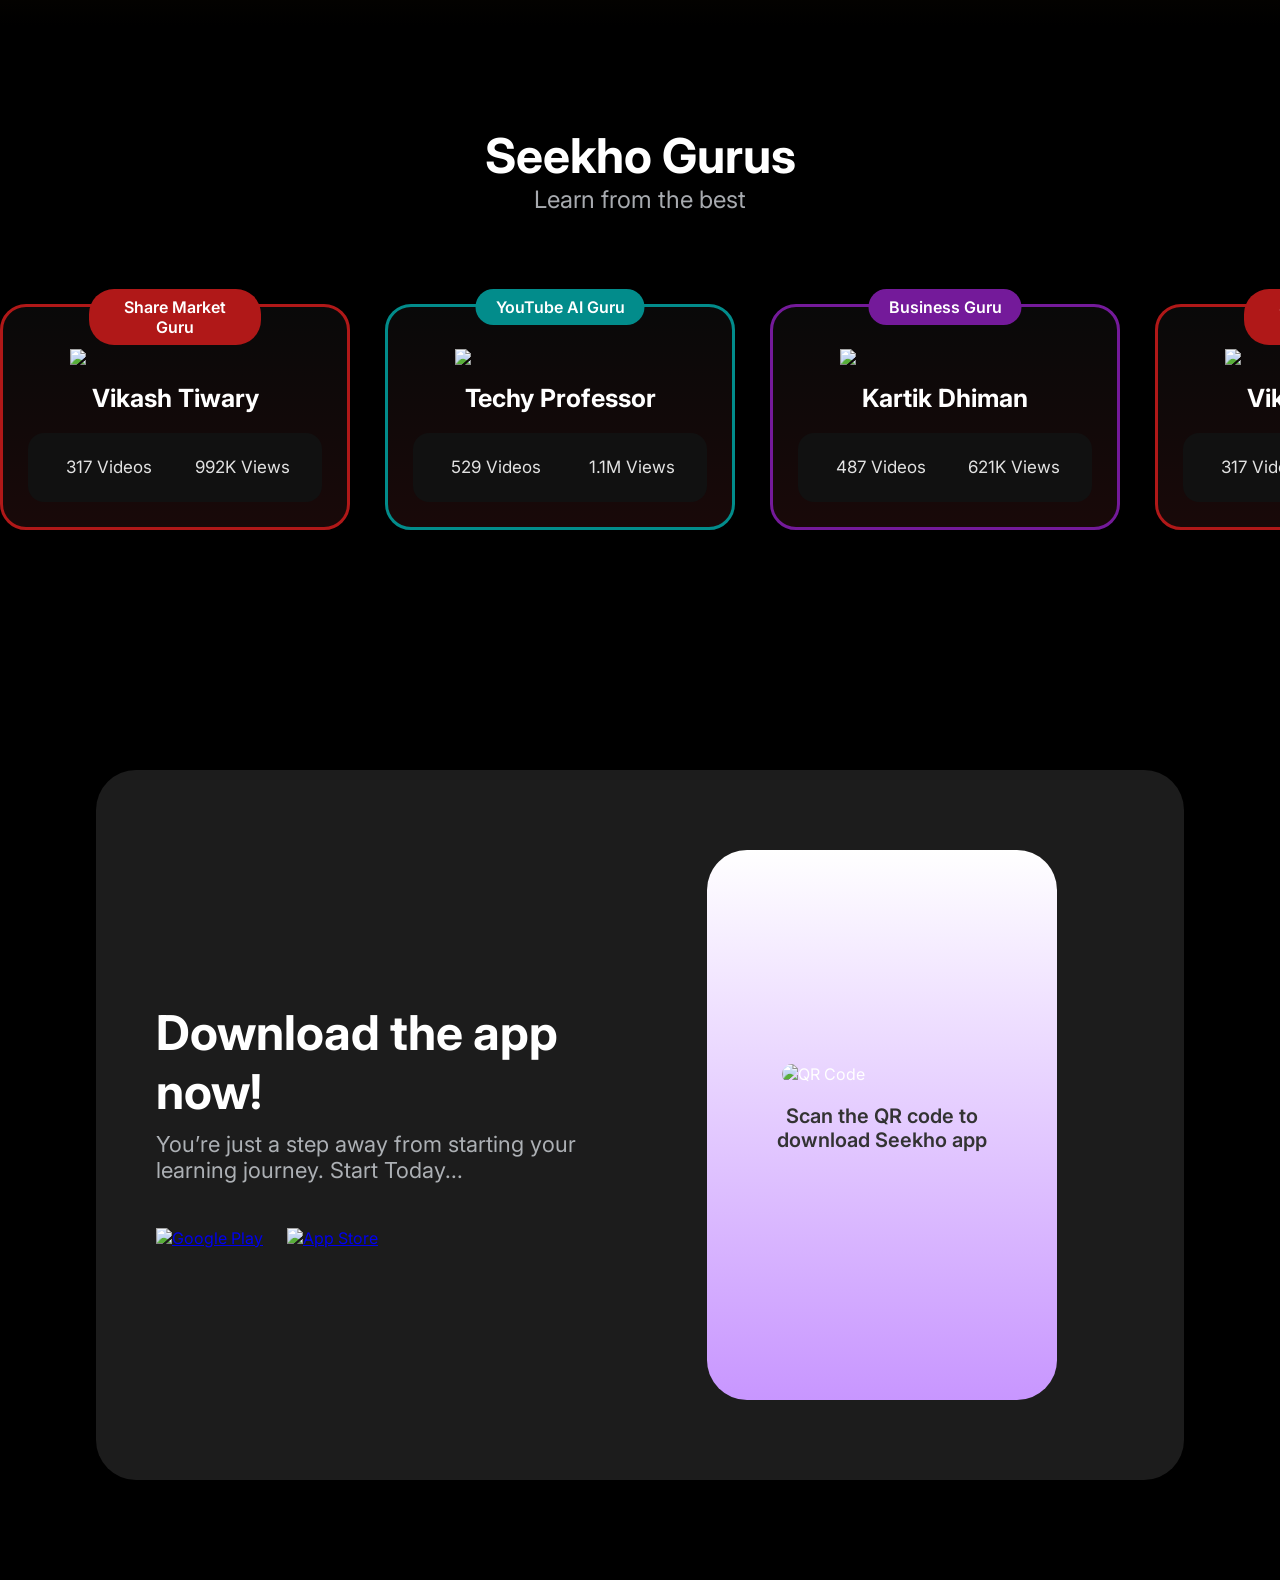
==== commit f4b01527: "Add files via upload" ====
--- a/seekho website/index.html
+++ b/seekho website/index.html
@@ -252,6 +252,104 @@
     </a>
   </div>
 </section>
+<section class="gurus-section">
+  <h2 class="section-title">Seekho Gurus</h2>
+  <p class="section-subtitle">Learn from the best</p>
+
+  <div class="gurus-slider">
+    <div class="slide-track">
+
+      <!-- Repeat cards 2× for seamless infinite scroll -->
+      
+      <!-- CARD 1 -->
+      <div class="guru-card red">
+        <span class="guru-badge">Share Market Guru</span>
+        <img src="guru1.png" class="guru-img">
+        <h3>Vikash Tiwary</h3>
+        <div class="stats">
+          <div><i class="fas fa-video"></i> 317 Videos</div>
+          <div><i class="fas fa-eye"></i> 992K Views</div>
+        </div>
+      </div>
+
+      <!-- CARD 2 -->
+      <div class="guru-card green">
+        <span class="guru-badge">YouTube AI Guru</span>
+        <img src="guru2.png" class="guru-img">
+        <h3>Techy Professor</h3>
+        <div class="stats">
+          <div><i class="fas fa-video"></i> 529 Videos</div>
+          <div><i class="fas fa-eye"></i> 1.1M Views</div>
+        </div>
+      </div>
+
+      <!-- CARD 3 -->
+      <div class="guru-card purple">
+        <span class="guru-badge">Business Guru</span>
+        <img src="guru3.png" class="guru-img">
+        <h3>Kartik Dhiman</h3>
+        <div class="stats">
+          <div><i class="fas fa-video"></i> 487 Videos</div>
+          <div><i class="fas fa-eye"></i> 621K Views</div>
+        </div>
+      </div>
+
+      <!-- DUPLICATE CARDS AGAIN for seamless loop -->
+      <div class="guru-card red">
+        <span class="guru-badge">Share Market Guru</span>
+        <img src="guru1.png" class="guru-img">
+        <h3>Vikash Tiwary</h3>
+        <div class="stats">
+          <div><i class="fas fa-video"></i> 317 Videos</div>
+          <div><i class="fas fa-eye"></i> 992K Views</div>
+        </div>
+      </div>
+
+      <div class="guru-card green">
+        <span class="guru-badge">YouTube AI Guru</span>
+        <img src="guru2.png" class="guru-img">
+        <h3>Techy Professor</h3>
+        <div class="stats">
+          <div><i class="fas fa-video"></i> 529 Videos</div>
+          <div><i class="fas fa-eye"></i> 1.1M Views</div>
+        </div>
+      </div>
+
+      <div class="guru-card purple">
+        <span class="guru-badge">Business Guru</span>
+        <img src="guru3.png" class="guru-img">
+        <h3>Kartik Dhiman</h3>
+        <div class="stats">
+          <div><i class="fas fa-video"></i> 487 Videos</div>
+          <div><i class="fas fa-eye"></i> 621K Views</div>
+        </div>
+      </div>
+
+    </div>
+  </div>
+</section>
+<section class="download-section">
+  <div class="download-container">
+
+    <div class="download-left">
+      <h2>Download the app now!</h2>
+      <p>You’re just a step away from starting your learning journey. Start Today...</p>
+
+      <div class="store-buttons">
+        <a href="#"><img src="googleplay.png" alt="Google Play"></a>
+        <a href="#"><img src="appstore.png" alt="App Store"></a>
+      </div>
+    </div>
+
+    <div class="download-right">
+      <div class="phone-frame">
+        <img src="qr.png" class="qr-img" alt="QR Code">
+        <p class="qr-text">Scan the QR code to<br>download Seekho app</p>
+      </div>
+    </div>
+
+  </div>
+</section>
 
 
   <script src="script.js"></script>
--- a/seekho website/style.css
+++ b/seekho website/style.css
@@ -737,6 +737,183 @@
   line-height: 1.4;
 }
 
+.gurus-section {
+  text-align: center;
+  padding: 100px 0;
+  background: #000;
+  color: #fff;
+}
+
+.section-title{
+  font-size: 48px;
+  font-weight: 700;
+}
+
+.section-subtitle{
+  font-size: 24px;
+  opacity: 0.8;
+  margin-bottom: 50px;
+}
+
+/* Slider wrapper */
+.gurus-slider {
+  width: 100%;
+  overflow: hidden;
+  position: relative;
+  padding: 40px 0;
+}
+
+/* Track containing cards */
+.slide-track {
+  display: flex;
+  gap: 35px;
+  animation: scroll 26s linear infinite;
+}
+
+/* Pause animation on hover */
+.slide-track:hover {
+  animation-play-state: paused;
+}
+
+/* Animation */
+@keyframes scroll {
+  0% { transform: translateX(0); }
+  100% { transform: translateX(-50%); }
+}
+
+/* Card styling (same as before) */
+.guru-card {
+  min-width: 350px;
+  background: linear-gradient(#090909, #190909);
+  border-radius: 26px;
+  padding: 42px 25px 25px;
+  position: relative;
+  border: 3px solid;
+  transition: 0.35s;
+}
+.guru-card:hover { transform: scale(1.05); }
+
+/* Card themes */
+.guru-card.red { border-color: #b01818; }
+.guru-card.green { border-color: #028c8b; }
+.guru-card.purple { border-color: #741a9a; }
+
+/* Badge on top */
+.guru-badge {
+  position: absolute;
+  top: -18px;
+  left: 50%;
+  transform: translateX(-50%);
+  padding: 8px 20px;
+  background: #b01818;
+  border-radius: 25px;
+  font-size: 16px;
+  font-weight: 600;
+}
+.guru-card.green .guru-badge { background: #028c8b; }
+.guru-card.purple .guru-badge { background: #741a9a; }
+
+.guru-img {
+  width: 210px;
+  margin: 0 auto 18px;
+  display: block;
+}
+
+.guru-card h3 {
+  font-size: 25px;
+  margin-bottom: 20px;
+}
+
+.stats {
+  font-size: 17px;
+  display: flex;
+  justify-content: space-between;
+  color: #e2e2e2;
+}
+
+.stats i { color: #ad5cff; margin-right: 6px; }
+.download-section {
+  width: 100%;
+  padding: 100px 0;
+  background: #000;
+  display: flex;
+  justify-content: center;
+}
+
+.download-container {
+  width: 85%;
+  background: #1c1c1c;
+  border-radius: 40px;
+  padding: 80px 60px;
+  display: flex;
+  justify-content: space-between;
+  align-items: center;
+  box-shadow: 0px 0px 40px rgba(0,0,0,0.35);
+}
+
+.download-left {
+  width: 50%;
+  color: #fff;
+}
+
+.download-left h2 {
+  font-size: 48px;
+  margin-bottom: 10px;
+  font-weight: 700;
+}
+
+.download-left p {
+  font-size: 22px;
+  opacity: .8;
+  margin-bottom: 45px;
+}
+
+.store-buttons img {
+  width: 180px;
+  cursor: pointer;
+  transition: 0.25s;
+}
+
+.store-buttons img:hover {
+  transform: scale(1.05);
+}
+
+.store-buttons a {
+  margin-right: 20px;
+}
+
+/* Right Side - Mobile Mockup with QR */
+.download-right {
+  width: 50%;
+  display: flex;
+  justify-content: center;
+}
+
+.phone-frame {
+  width: 350px;
+  height: 550px;
+  border-radius: 40px;
+  background: linear-gradient(#ffffff, #c896ff);
+  display: flex;
+  flex-direction: column;
+  justify-content: center;
+  align-items: center;
+  position: relative;
+  padding: 25px;
+}
+
+.qr-img {
+  width: 200px;
+  border-radius: 20px;
+  margin-bottom: 20px;
+}
+
+.qr-text {
+  text-align: center;
+  font-size: 20px;
+  color: #333;
+  font-weight: 600;
+}
 
 
 /* Responsive */
@@ -751,3 +928,24 @@
     height: 80px;
   }
 }
+@media (max-width: 992px) {
+  .download-container {
+    flex-direction: column;
+    text-align: center;
+    gap: 55px;
+  }
+  .download-left, .download-right {
+    width: 100%;
+  }
+  .store-buttons a {
+    margin-right: 10px;
+  }
+}
+
+@media (max-width: 550px) {
+  .download-left h2 { font-size: 34px; }
+  .download-left p { font-size: 18px; }
+  .store-buttons img { width: 150px; }
+  .phone-frame { width: 280px; height: 480px; }
+  .qr-img { width: 165px; }
+}
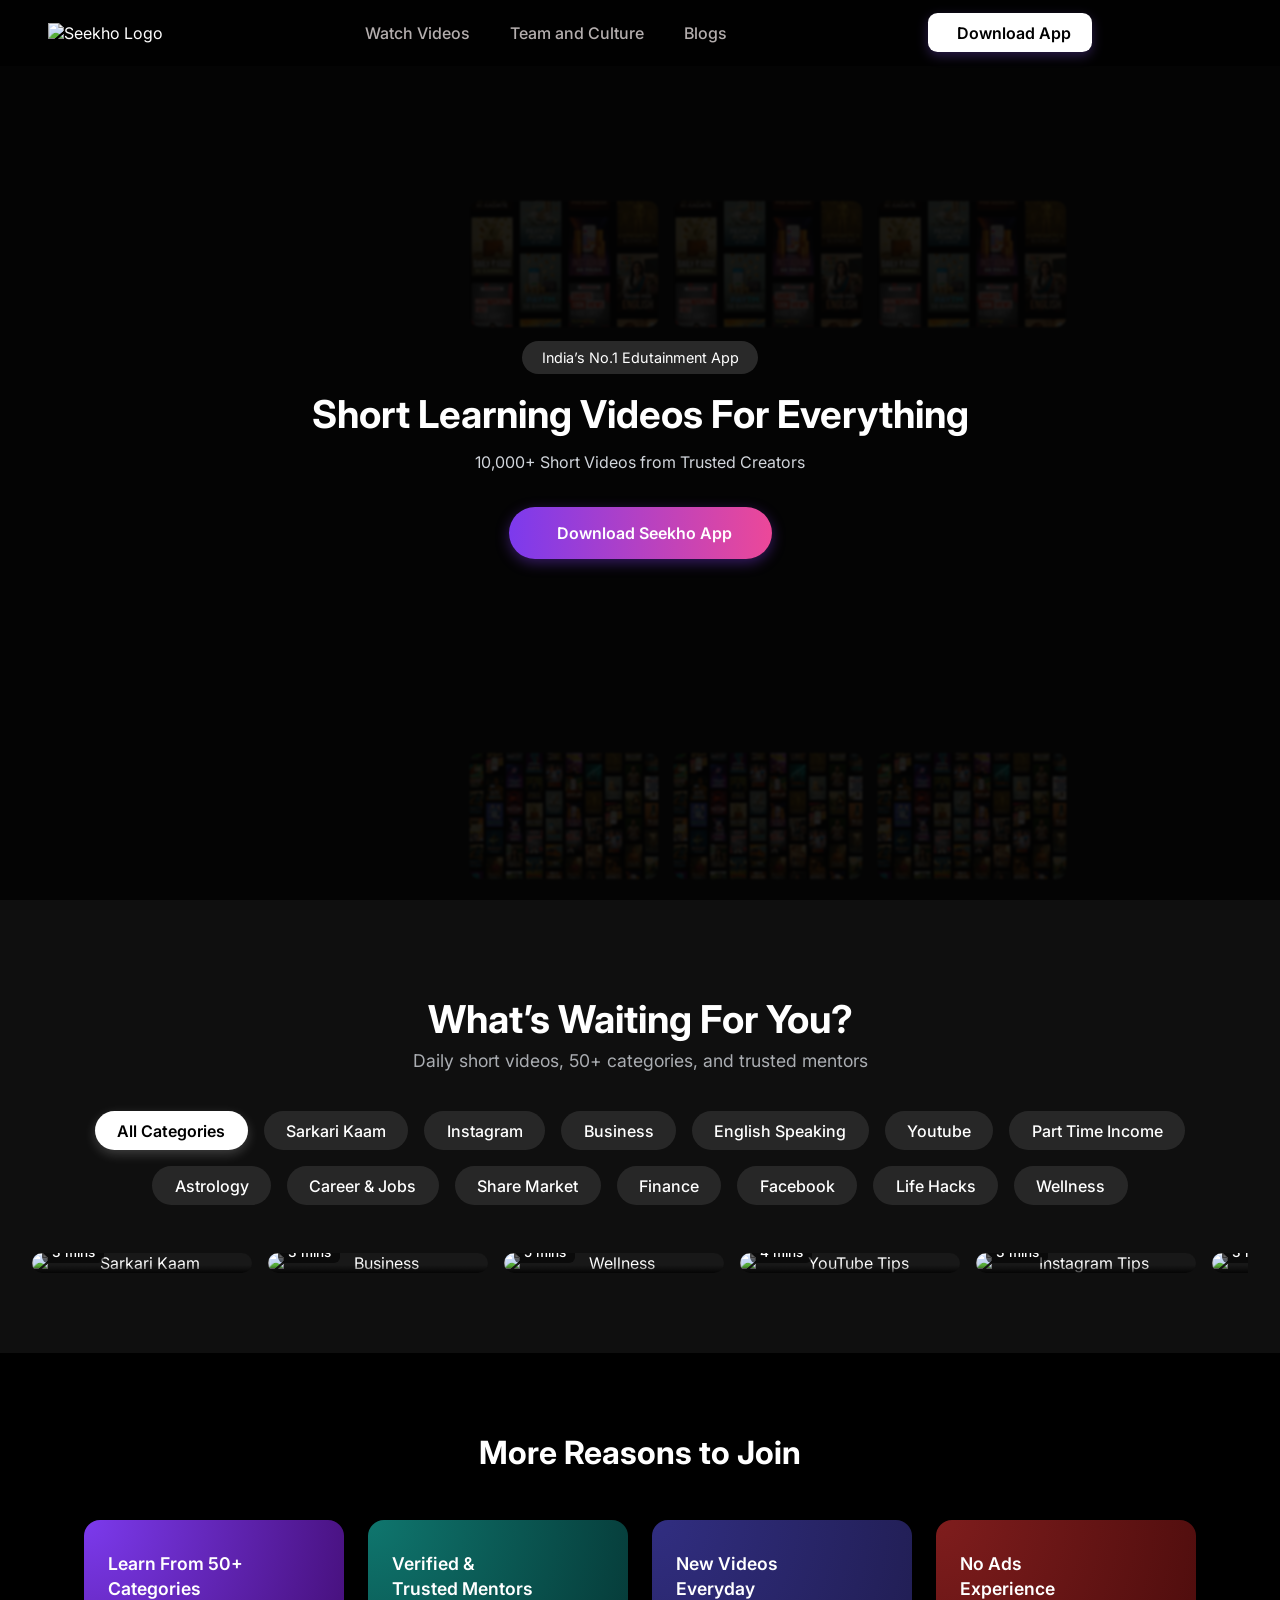
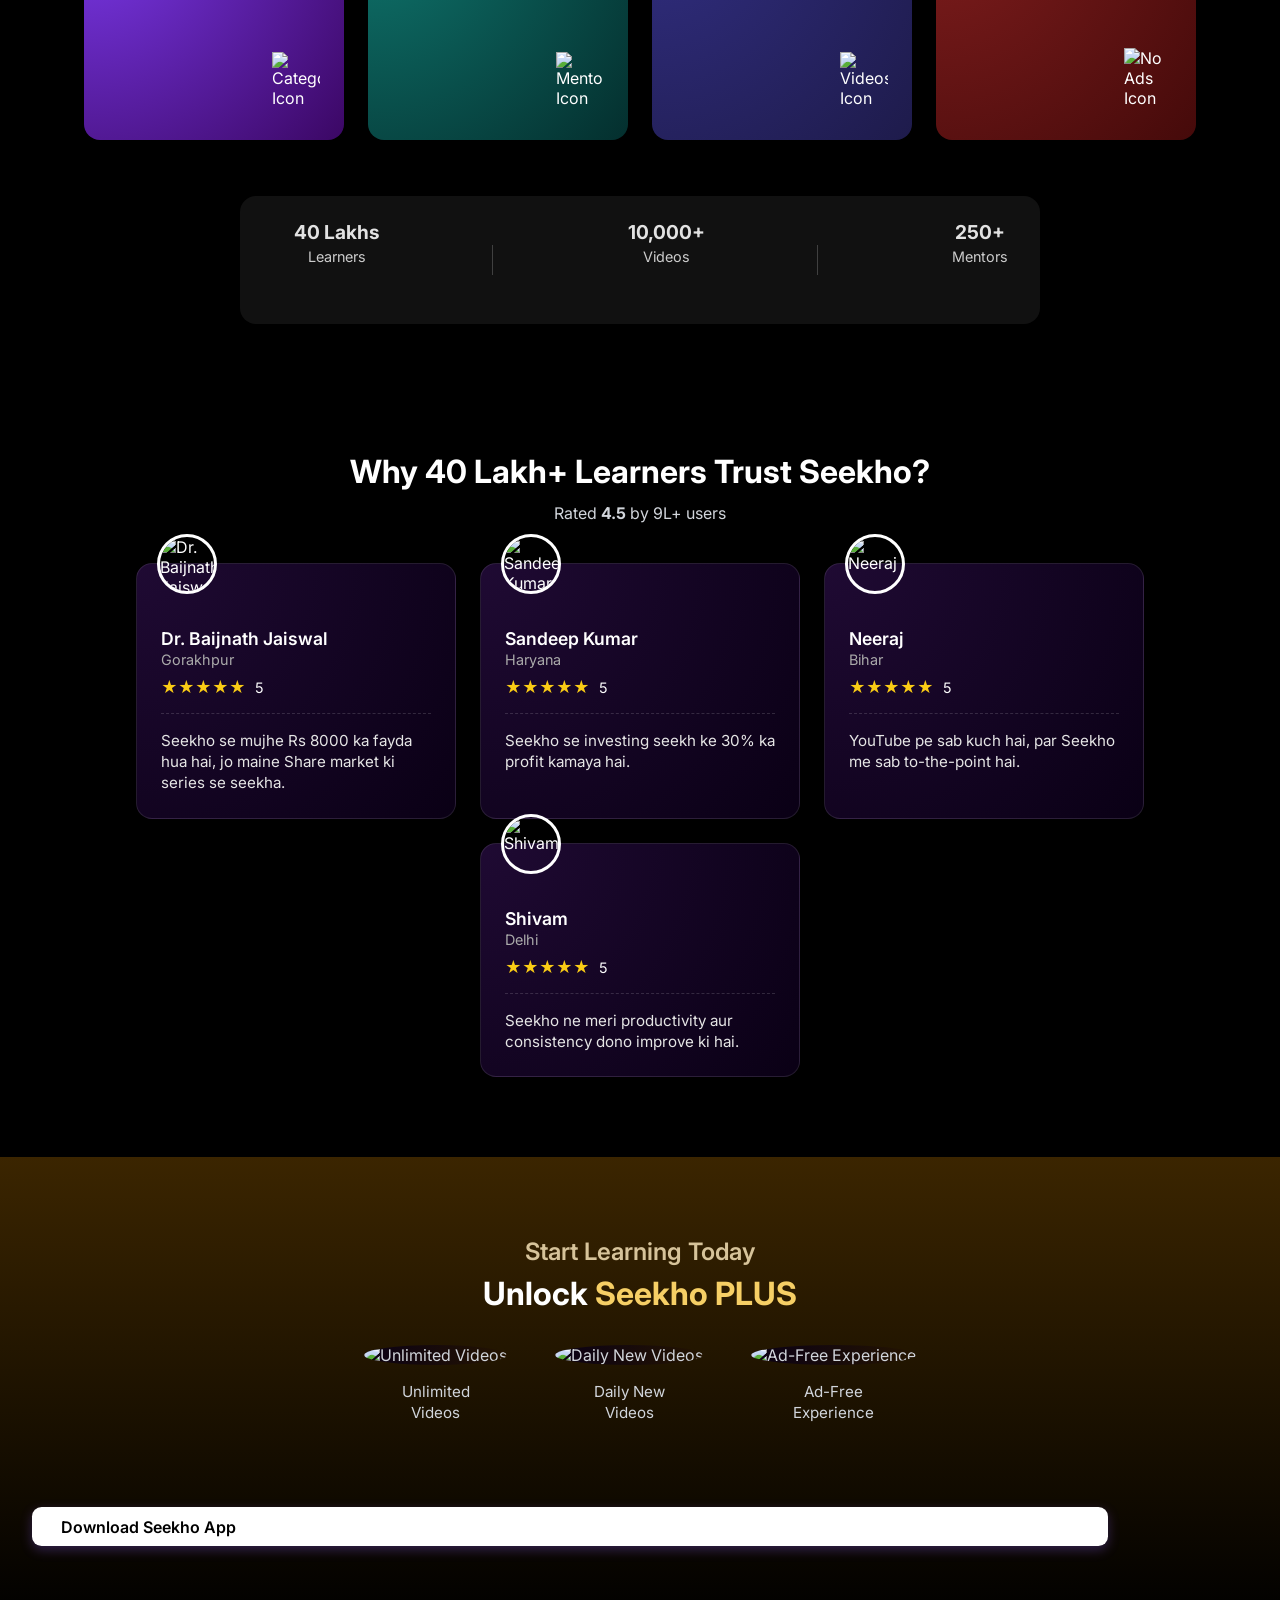
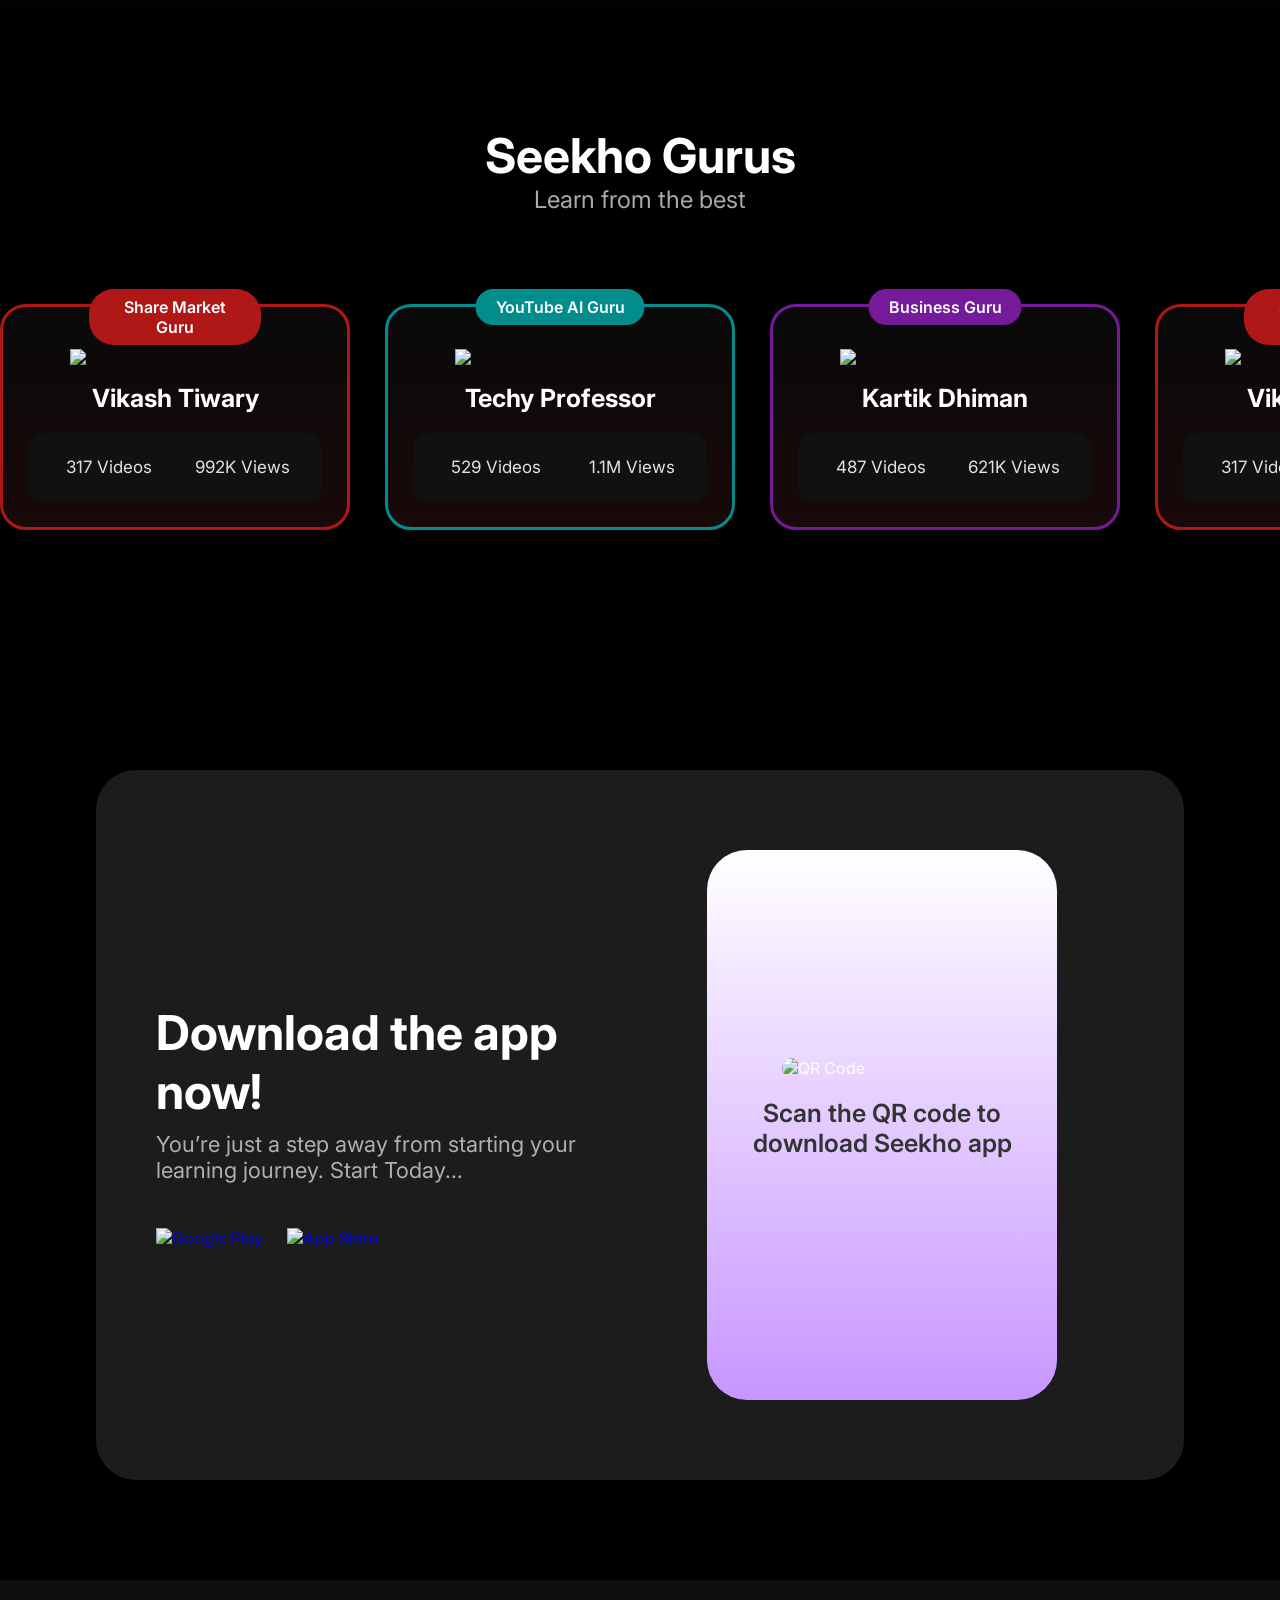
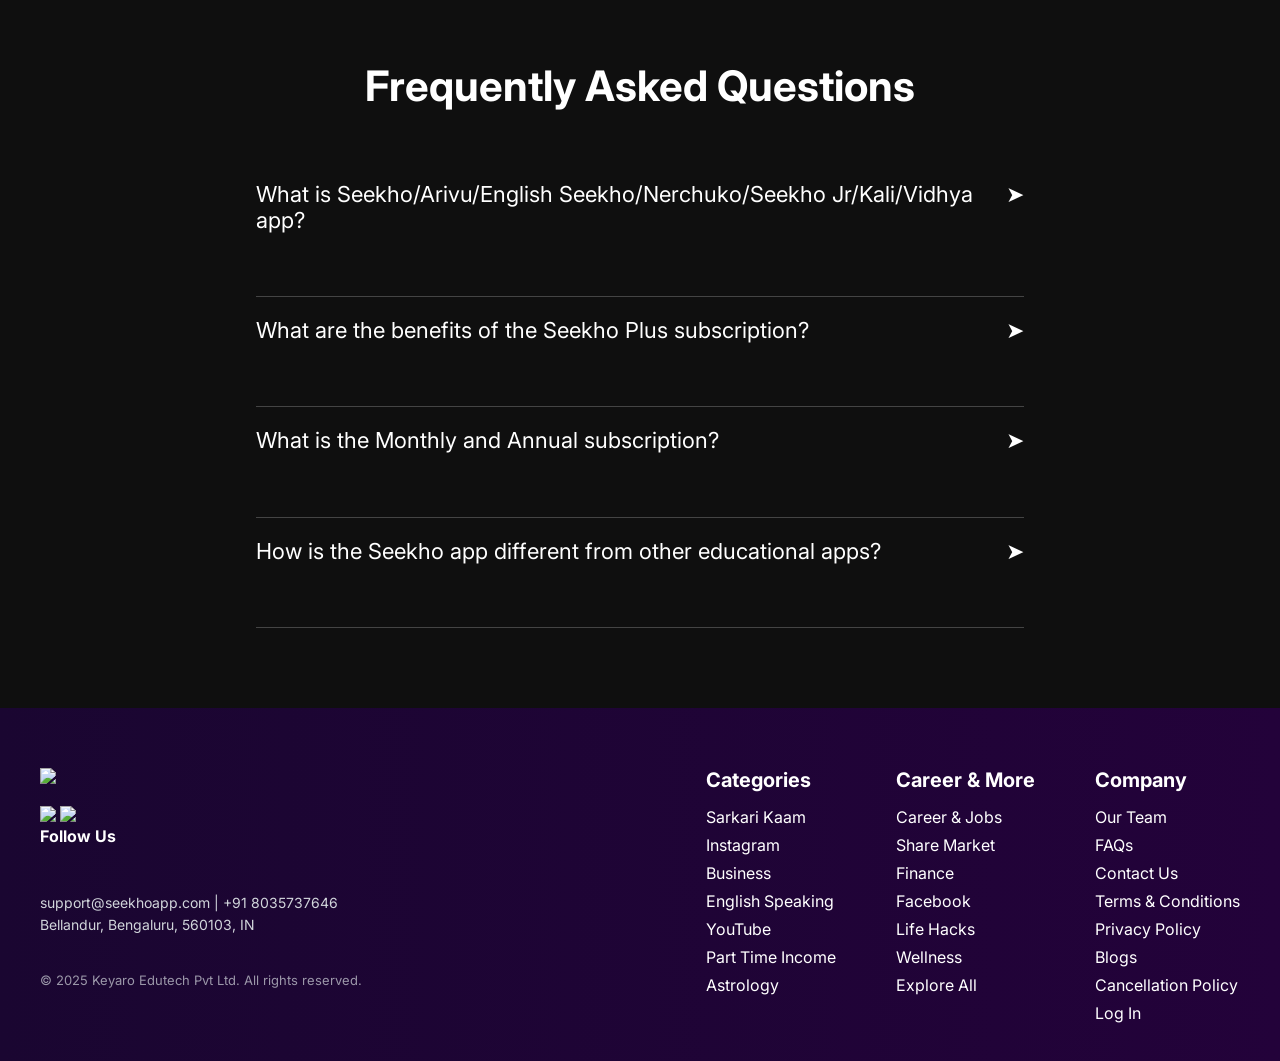
==== commit f6cb5715: "Add files via upload" ====
--- a/seekho website/index.html
+++ b/seekho website/index.html
@@ -350,6 +350,121 @@
 
   </div>
 </section>
+<!-- FAQ SECTION -->
+<section class="faq">
+  <h2>Frequently Asked Questions</h2>
+
+  <div class="faq-item">
+    <button class="faq-question">
+      What is Seekho/Arivu/English Seekho/Nerchuko/Seekho Jr/Kali/Vidhya app?
+      <span class="icon">➤</span>
+    </button>
+    <p class="faq-answer">
+      Seekho/Arivu/English Seekho/Nerchuko/Seekho Jr/Kali/Vidhya is an online learning
+      platform that offers a wide range of short learning videos across various categories
+      including Technology, Money, and Business. Its mission is to provide accessible,
+      high-quality education to learners everywhere.
+    </p>
+  </div>
+
+  <div class="faq-item">
+    <button class="faq-question">
+      What are the benefits of the Seekho Plus subscription?
+      <span class="icon">➤</span>
+    </button>
+    <p class="faq-answer">
+      With Seekho Plus, you can watch all the videos on the platform without ads.
+      You get unlimited learning access across all categories anytime.
+    </p>
+  </div>
+
+  <div class="faq-item">
+    <button class="faq-question">
+      What is the Monthly and Annual subscription?
+      <span class="icon">➤</span>
+    </button>
+    <p class="faq-answer">
+      A Monthly subscription renews every month. An Annual subscription renews once every year
+      and can be cancelled anytime.
+    </p>
+  </div>
+
+  <div class="faq-item">
+    <button class="faq-question">
+      How is the Seekho app different from other educational apps?
+      <span class="icon">➤</span>
+    </button>
+    <p class="faq-answer">
+      Seekho focuses on short impactful learning videos across a wide range of categories,
+      making learning quick and accessible — unlike traditional educational platforms.
+    </p>
+  </div>
+</section>
+
+
+<!-- FOOTER -->
+<footer class="footer">
+  <div class="footer-content">
+
+    <div class="footer-left">
+      <img src="https://seekho.in/_next/image?url=%2Fimages%2Fseekho-logo-white.png&w=256&q=75" class="footer-logo">
+      <div class="store-btns">
+        <img src="https://seekho.in/images/googleplay.png">
+        <img src="https://seekho.in/images/appstore.png">
+      </div>
+      <h4>Follow Us</h4>
+      <div class="social-links">
+        <i class="fab fa-linkedin"></i>
+        <i class="fab fa-youtube"></i>
+        <i class="fab fa-instagram"></i>
+        <i class="fab fa-facebook"></i>
+        <i class="fab fa-x-twitter"></i>
+        <i class="fab fa-whatsapp"></i>
+      </div>
+      <p class="contact">
+        support@seekhoapp.com | +91 8035737646 <br>
+        Bellandur, Bengaluru, 560103, IN
+      </p>
+      <p class="copyright">© 2025 Keyaro Edutech Pvt Ltd. All rights reserved.</p>
+    </div>
+
+    <div class="footer-columns">
+      <div class="column">
+        <h4>Categories</h4>
+        <a>Sarkari Kaam</a>
+        <a>Instagram</a>
+        <a>Business</a>
+        <a>English Speaking</a>
+        <a>YouTube</a>
+        <a>Part Time Income</a>
+        <a>Astrology</a>
+      </div>
+
+      <div class="column">
+        <h4>Career & More</h4>
+        <a>Career & Jobs</a>
+        <a>Share Market</a>
+        <a>Finance</a>
+        <a>Facebook</a>
+        <a>Life Hacks</a>
+        <a>Wellness</a>
+        <a>Explore All</a>
+      </div>
+
+      <div class="column">
+        <h4>Company</h4>
+        <a>Our Team</a>
+        <a>FAQs</a>
+        <a>Contact Us</a>
+        <a>Terms & Conditions</a>
+        <a>Privacy Policy</a>
+        <a>Blogs</a>
+        <a>Cancellation Policy</a>
+        <a>Log In</a>
+      </div>
+    </div>
+  </div>
+</footer>
 
 
   <script src="script.js"></script>
--- a/seekho website/style.css
+++ b/seekho website/style.css
@@ -17,7 +17,7 @@
 .navbar {
   position: fixed;
   top: 0;
-  left: 0;
+  left: 100;
   width: 100%;
   padding: 0.8rem 3rem;
   background: rgba(0, 0, 0, 0.6);
@@ -36,12 +36,13 @@
 .nav-links {
   display: flex;
   gap: 2.5rem;
+  margin: 10px;
 }
 
 .nav-links a {
-  color: #fff;
+  color: #b4aeae;
   text-decoration: none;
-  font-size: 1.05rem;
+  font-size: 1rem;
   font-weight: 500;
   transition: color 0.2s ease;
 }
@@ -52,11 +53,12 @@
 
 /* Gradient Download App Button */
 .download-btn {
-  background: linear-gradient(90deg, #EC4899 0%, #8B5CF6 100%);
-  color: #fff;
+  background: white;
+  color:black;
   font-weight: 600;
   padding: 0.6rem 1.3rem;
-  border-radius: 0.8rem;
+  border-radius: 0.6rem;
+  margin-right: 140px;
   text-decoration: none;
   display: flex;
   align-items: center;
@@ -910,7 +912,7 @@
 
 .qr-text {
   text-align: center;
-  font-size: 20px;
+  font-size: 25px;
   color: #333;
   font-weight: 600;
 }
@@ -932,7 +934,7 @@
   .download-container {
     flex-direction: column;
     text-align: center;
-    gap: 55px;
+    gap: 58px;
   }
   .download-left, .download-right {
     width: 100%;
@@ -949,3 +951,114 @@
   .phone-frame { width: 280px; height: 480px; }
   .qr-img { width: 165px; }
 }
+/* ---------- FAQ ---------- */
+.faq {
+  width: 60%;
+  margin: auto;
+  padding: 80px 0;
+  color: #fff;
+}
+
+.faq h2 {
+  text-align: center;
+  font-size: 42px;
+  margin-bottom: 50px;
+}
+
+.faq-item {
+  border-bottom: 1px solid #444;
+  padding: 20px 0;
+}
+
+.faq-question {
+  width: 100%;
+  background: none;
+  border: none;
+  color: #fff;
+  font-size: 22px;
+  text-align: left;
+  display: flex;
+  justify-content: space-between;
+  cursor: pointer;
+}
+
+.faq-question .icon {
+  transition: 0.3s;
+}
+
+.faq-item.active .icon {
+  transform: rotate(90deg);
+}
+
+.faq-answer {
+  max-height: 0;
+  overflow: hidden;
+  transition: 0.4s ease;
+  font-size: 18px;
+  line-height: 1.6;
+  margin-top: 8px;
+}
+
+/* ---------- FOOTER ---------- */
+.footer {
+  background: linear-gradient(to right, #1a0631, #23023a);
+  padding: 60px 40px 30px;
+  color: #fff;
+}
+
+.footer-content {
+  display: flex;
+  justify-content: space-between;
+  gap: 50px;
+}
+
+.footer-logo {
+  width: 160px;
+}
+
+.store-btns img {
+  width: 150px;
+  margin-top: 18px;
+}
+
+.social-links i {
+  font-size: 22px;
+  margin-right: 18px;
+  cursor: pointer;
+  transition: 0.3s;
+}
+.social-links i:hover {
+  color: #d8b4ff;
+}
+
+.footer-columns {
+  display: flex;
+  gap: 60px;
+}
+
+.column h4 {
+  font-size: 20px;
+  margin-bottom: 15px;
+}
+
+.column a {
+  display: block;
+  margin-bottom: 8px;
+  cursor: pointer;
+  transition: 0.3s;
+}
+.column a:hover {
+  color: #d8b4ff;
+}
+
+.contact {
+  margin-top: 20px;
+  font-size: 14px;
+  line-height: 1.6;
+}
+
+.copyright {
+  margin-top: 15px;
+  font-size: 13px;
+  opacity: 0.7;
+}
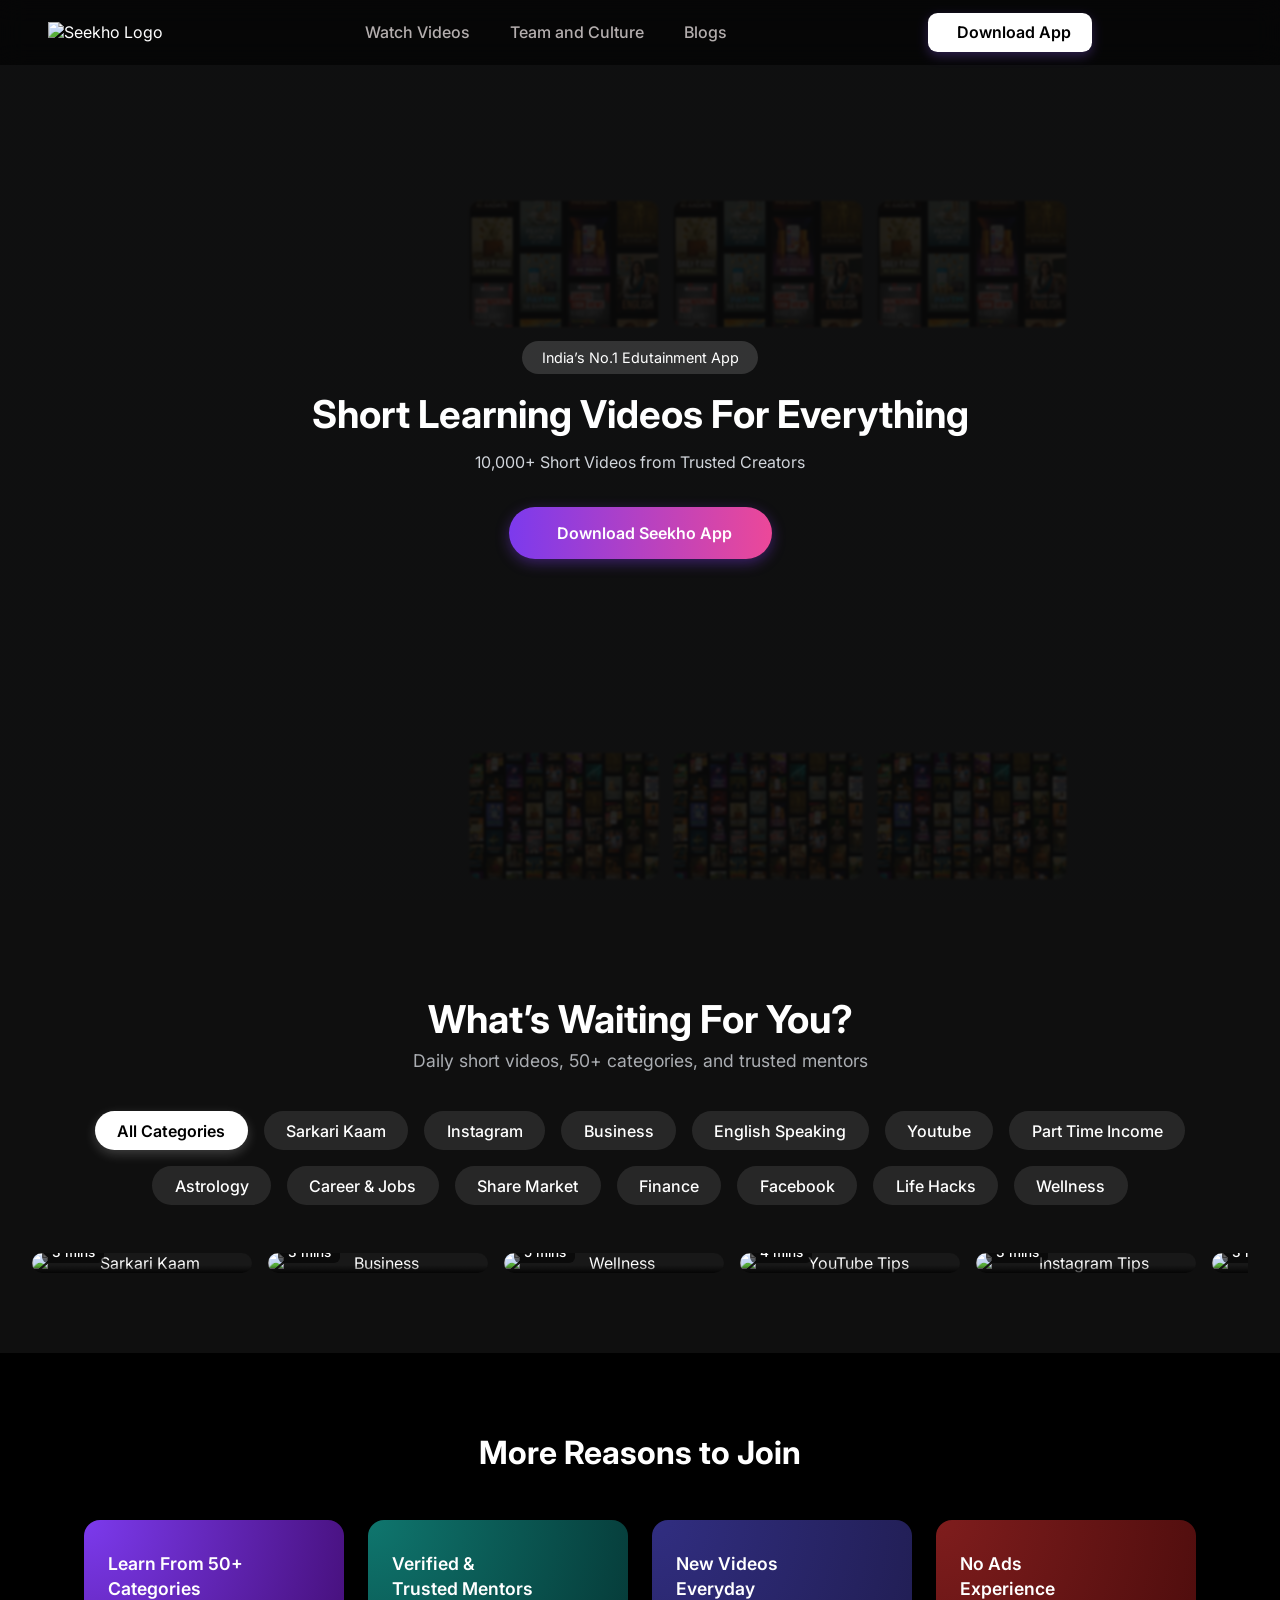
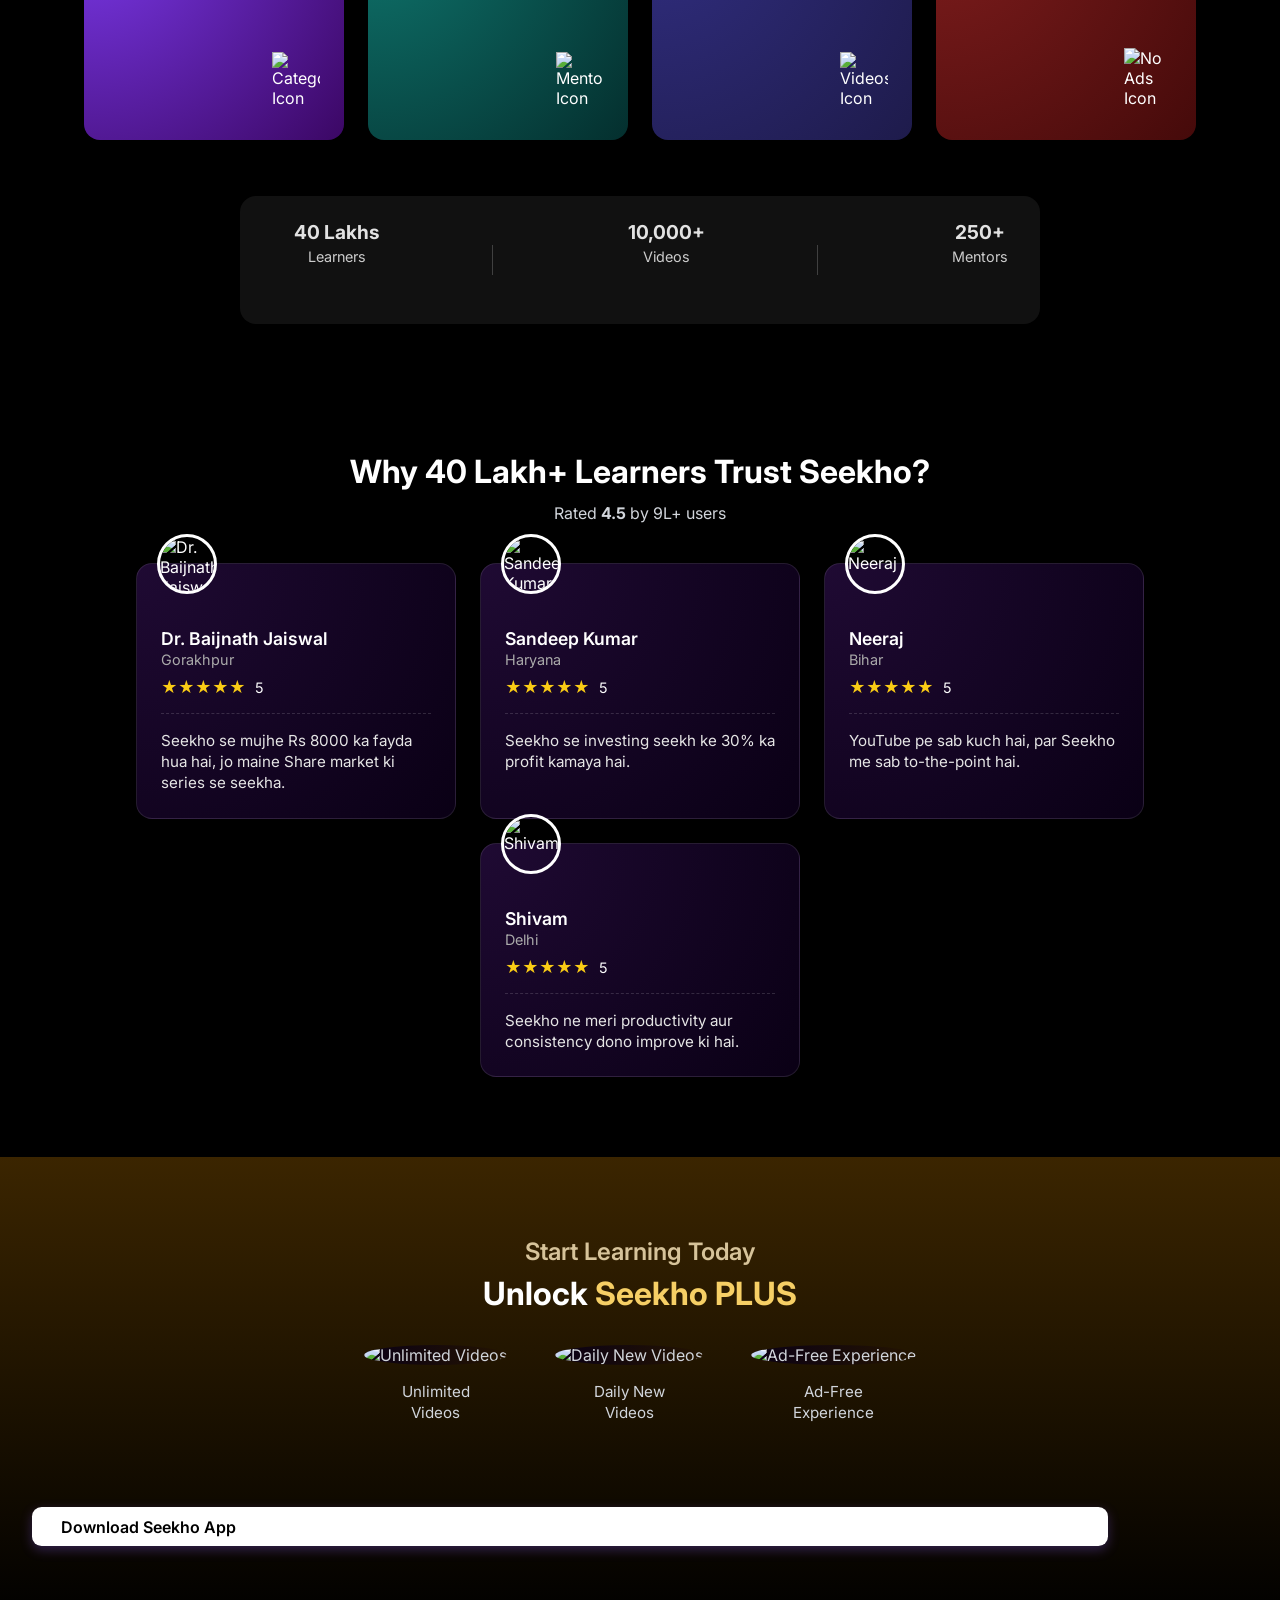
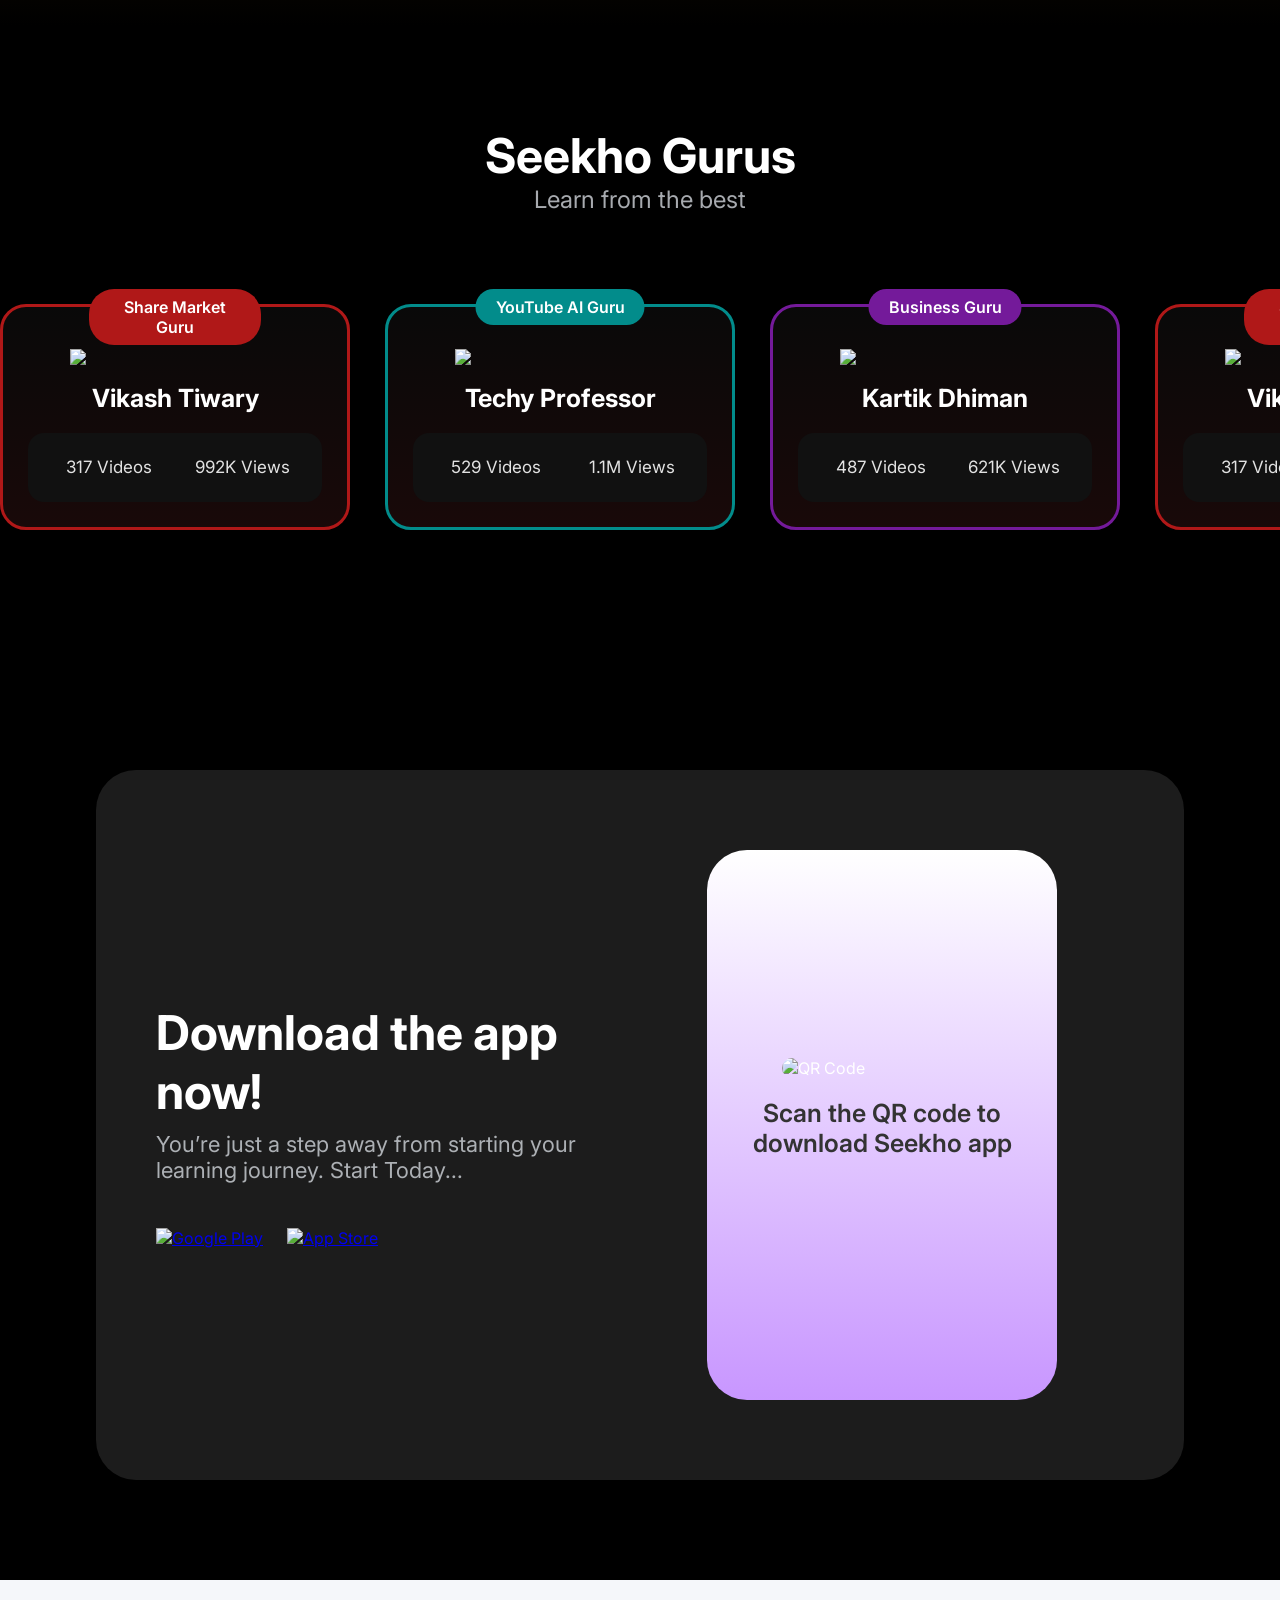
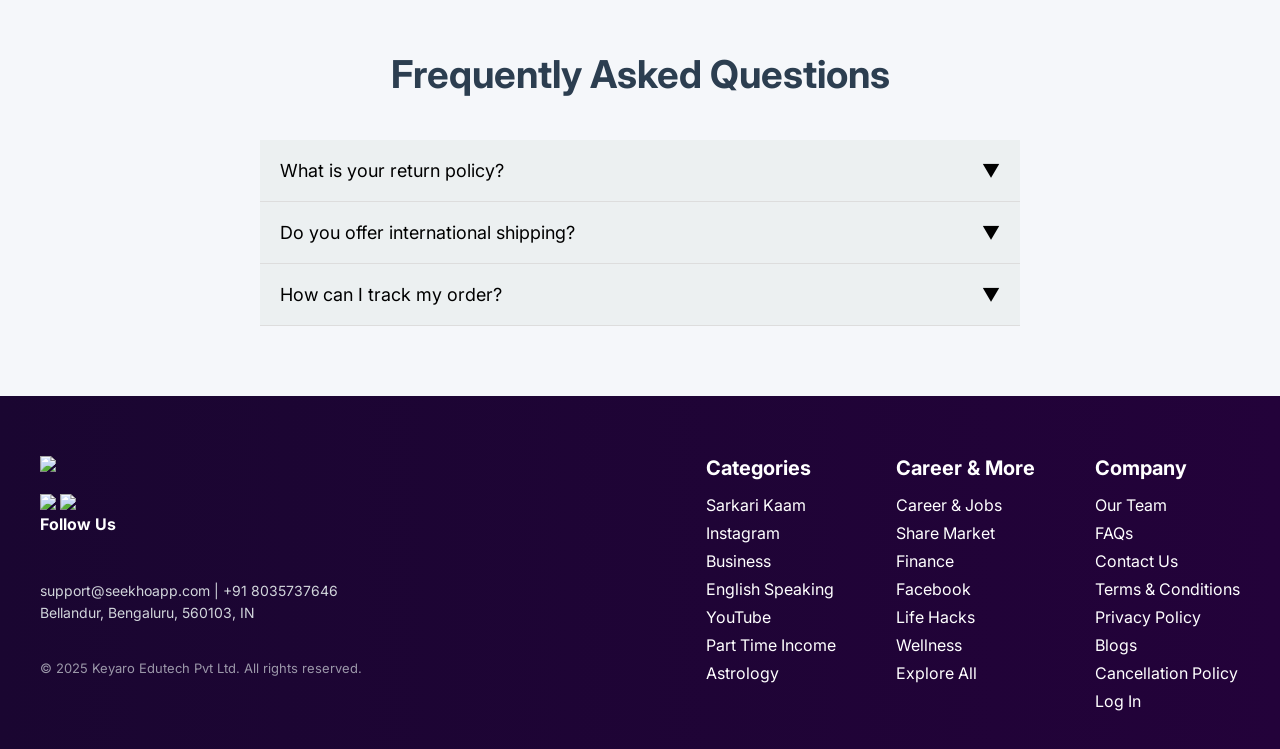
==== commit a907e19b: "Add files via upload" ====
--- a/seekho website/index.html
+++ b/seekho website/index.html
@@ -351,57 +351,40 @@
   </div>
 </section>
 <!-- FAQ SECTION -->
-<section class="faq">
-  <h2>Frequently Asked Questions</h2>
-
-  <div class="faq-item">
-    <button class="faq-question">
-      What is Seekho/Arivu/English Seekho/Nerchuko/Seekho Jr/Kali/Vidhya app?
-      <span class="icon">➤</span>
-    </button>
-    <p class="faq-answer">
-      Seekho/Arivu/English Seekho/Nerchuko/Seekho Jr/Kali/Vidhya is an online learning
-      platform that offers a wide range of short learning videos across various categories
-      including Technology, Money, and Business. Its mission is to provide accessible,
-      high-quality education to learners everywhere.
-    </p>
-  </div>
-
-  <div class="faq-item">
-    <button class="faq-question">
-      What are the benefits of the Seekho Plus subscription?
-      <span class="icon">➤</span>
-    </button>
-    <p class="faq-answer">
-      With Seekho Plus, you can watch all the videos on the platform without ads.
-      You get unlimited learning access across all categories anytime.
-    </p>
-  </div>
-
-  <div class="faq-item">
-    <button class="faq-question">
-      What is the Monthly and Annual subscription?
-      <span class="icon">➤</span>
-    </button>
-    <p class="faq-answer">
-      A Monthly subscription renews every month. An Annual subscription renews once every year
-      and can be cancelled anytime.
-    </p>
-  </div>
-
-  <div class="faq-item">
-    <button class="faq-question">
-      How is the Seekho app different from other educational apps?
-      <span class="icon">➤</span>
-    </button>
-    <p class="faq-answer">
-      Seekho focuses on short impactful learning videos across a wide range of categories,
-      making learning quick and accessible — unlike traditional educational platforms.
-    </p>
-  </div>
-</section>
-
-
+ <div class="faq-container">
+        <h1>Frequently Asked Questions</h1>
+        <!-- Start of the Accordion -->
+        <div class="faq-item">
+            <button class="faq-question">
+                What is your return policy?
+                <span class="arrow">&#9660;</span>
+            </button>
+            <div class="faq-answer">
+                <p>You can return any item within 30 days of purchase for a full refund.</p>
+            </div>
+        </div>
+
+        <div class="faq-item">
+            <button class="faq-question">
+                Do you offer international shipping?
+                <span class="arrow">&#9660;</span>
+            </button>
+            <div class="faq-answer">
+                <p>Yes, we ship to most countries worldwide. Shipping fees apply.</p>
+            </div>
+        </div>
+
+        <div class="faq-item">
+            <button class="faq-question">
+                How can I track my order?
+                <span class="arrow">&#9660;</span>
+            </button>
+            <div class="faq-answer">
+                <p>Once your order is shipped, we will send you a tracking number via email.</p>
+            </div>
+        </div>
+        <!-- End of the Accordion -->
+    </div>
 <!-- FOOTER -->
 <footer class="footer">
   <div class="footer-content">
--- a/seekho website/style.css
+++ b/seekho website/style.css
@@ -17,7 +17,7 @@
 .navbar {
   position: fixed;
   top: 0;
-  left: 100;
+  left: 90;
   width: 100%;
   padding: 0.8rem 3rem;
   background: rgba(0, 0, 0, 0.6);
@@ -36,7 +36,6 @@
 .nav-links {
   display: flex;
   gap: 2.5rem;
-  margin: 10px;
 }
 
 .nav-links a {
@@ -64,7 +63,7 @@
   align-items: center;
   gap: 0.5rem;
   box-shadow: 0 4px 12px rgba(139, 92, 246, 0.3);
-  transition: all 0.3s ease;
+  transition: all 0.2s ease;
 }
 
 .download-btn:hover {
@@ -952,52 +951,87 @@
   .qr-img { width: 165px; }
 }
 /* ---------- FAQ ---------- */
-.faq {
-  width: 60%;
-  margin: auto;
-  padding: 80px 0;
-  color: #fff;
-}
-
-.faq h2 {
+/* Reset default margins and paddings for all elements */
+* {
+  box-sizing: border-box;
+  margin: 0;
+  padding: 0;
+}
+
+/* Style for the main FAQ container */
+.faq-container {
+  max-width: 800px; /* Limit the width for better readability */
+  margin: 50px auto; /* Center the container and add vertical spacing */
+  padding: 20px;
+  font-family: 'Arial, sans-serif';
+  color: #333; /* Base text color */
+}
+
+/* Style for the main title */
+.faq-container h1 {
   text-align: center;
-  font-size: 42px;
-  margin-bottom: 50px;
-}
-
+  margin-bottom: 40px;
+  color: #2c3e50; /* Dark blue color for the title */
+}
+
+/* Style for each FAQ item */
 .faq-item {
-  border-bottom: 1px solid #444;
-  padding: 20px 0;
-}
-
+  border-bottom: 1px solid #ddd; /* Light gray border between items */
+  overflow: hidden; /* Hide overflowing content */
+}
+
+/* Style for the question buttons */
 .faq-question {
+  background-color: #ecf0f1; /* Light gray background */
   width: 100%;
-  background: none;
+  padding: 20px;
+  text-align: left;
+  font-size: 18px;
   border: none;
-  color: #fff;
-  font-size: 22px;
-  text-align: left;
-  display: flex;
-  justify-content: space-between;
+  outline: none;
   cursor: pointer;
-}
-
-.faq-question .icon {
-  transition: 0.3s;
-}
-
-.faq-item.active .icon {
-  transform: rotate(90deg);
-}
-
+  position: relative;
+  transition: background-color 0.3s ease; /* Smooth background transition on hover */
+}
+
+/* Hover effect for question buttons */
+.faq-question:hover {
+  background-color: #d0d7de; /* Slightly darker gray on hover */
+}
+
+/* Style for the arrow icon */
+.faq-question .arrow {
+  position: absolute;
+  right: 20px;
+  transition: transform 0.3s ease; /* Smooth rotation transition */
+}
+
+/* Rotate the arrow when the question is active (expanded) */
+.faq-question.active .arrow {
+  transform: rotate(180deg); /* Rotate arrow 180 degrees */
+}
+
+/* Style for the answer sections */
 .faq-answer {
-  max-height: 0;
+  max-height: 0; /* Initially hide the answer */
   overflow: hidden;
-  transition: 0.4s ease;
-  font-size: 18px;
-  line-height: 1.6;
-  margin-top: 8px;
-}
+  transition: max-height 0.3s ease; /* Smooth transition for expanding */
+  background-color: #fff; /* White background for answers */
+}
+
+/* Style for the answer text */
+.faq-answer p {
+  padding: 20px;
+  font-size: 16px;
+  line-height: 1.5; /* Increase line height for better readability */
+  color: #555; /* Slightly lighter text color for answers */
+}
+
+/* Harmonious color palette for the body background */
+body {
+  background-color: #f5f7fa; /* Very light blue-gray background */
+}
+
 
 /* ---------- FOOTER ---------- */
 .footer {
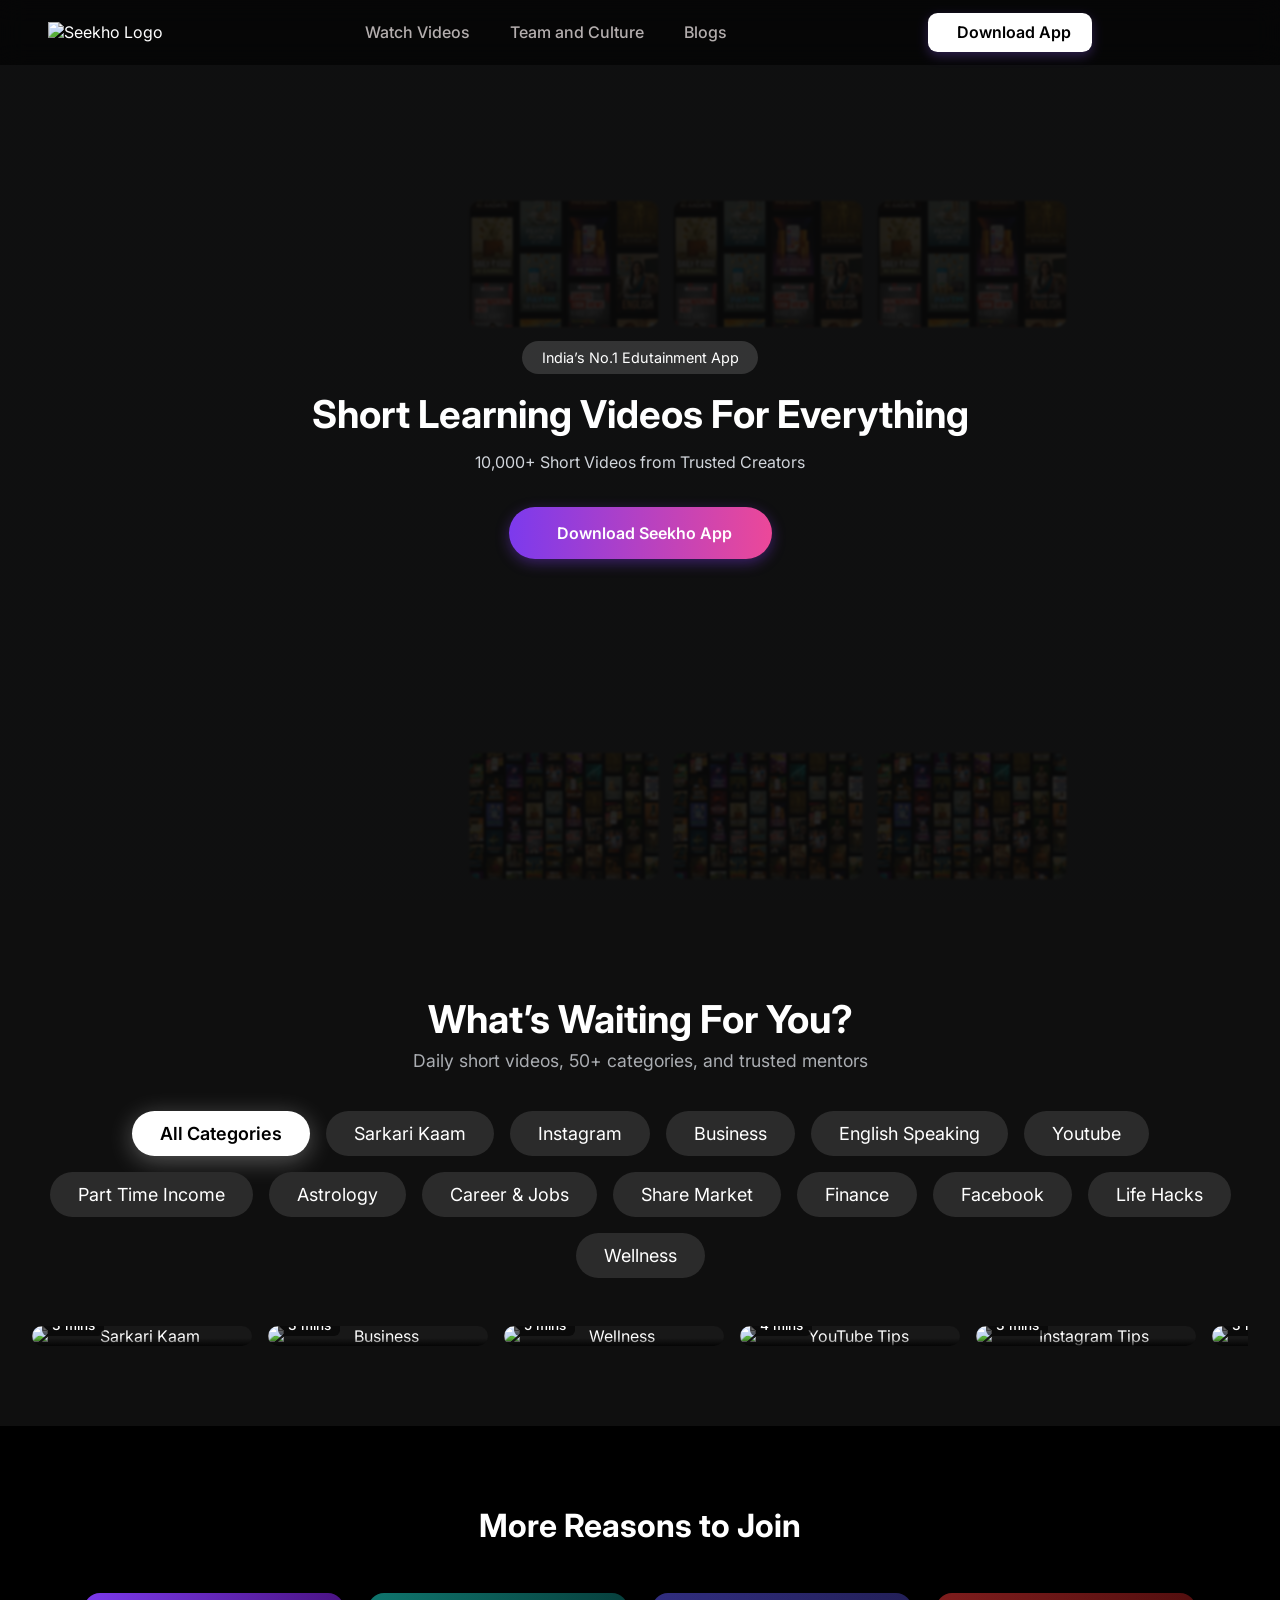
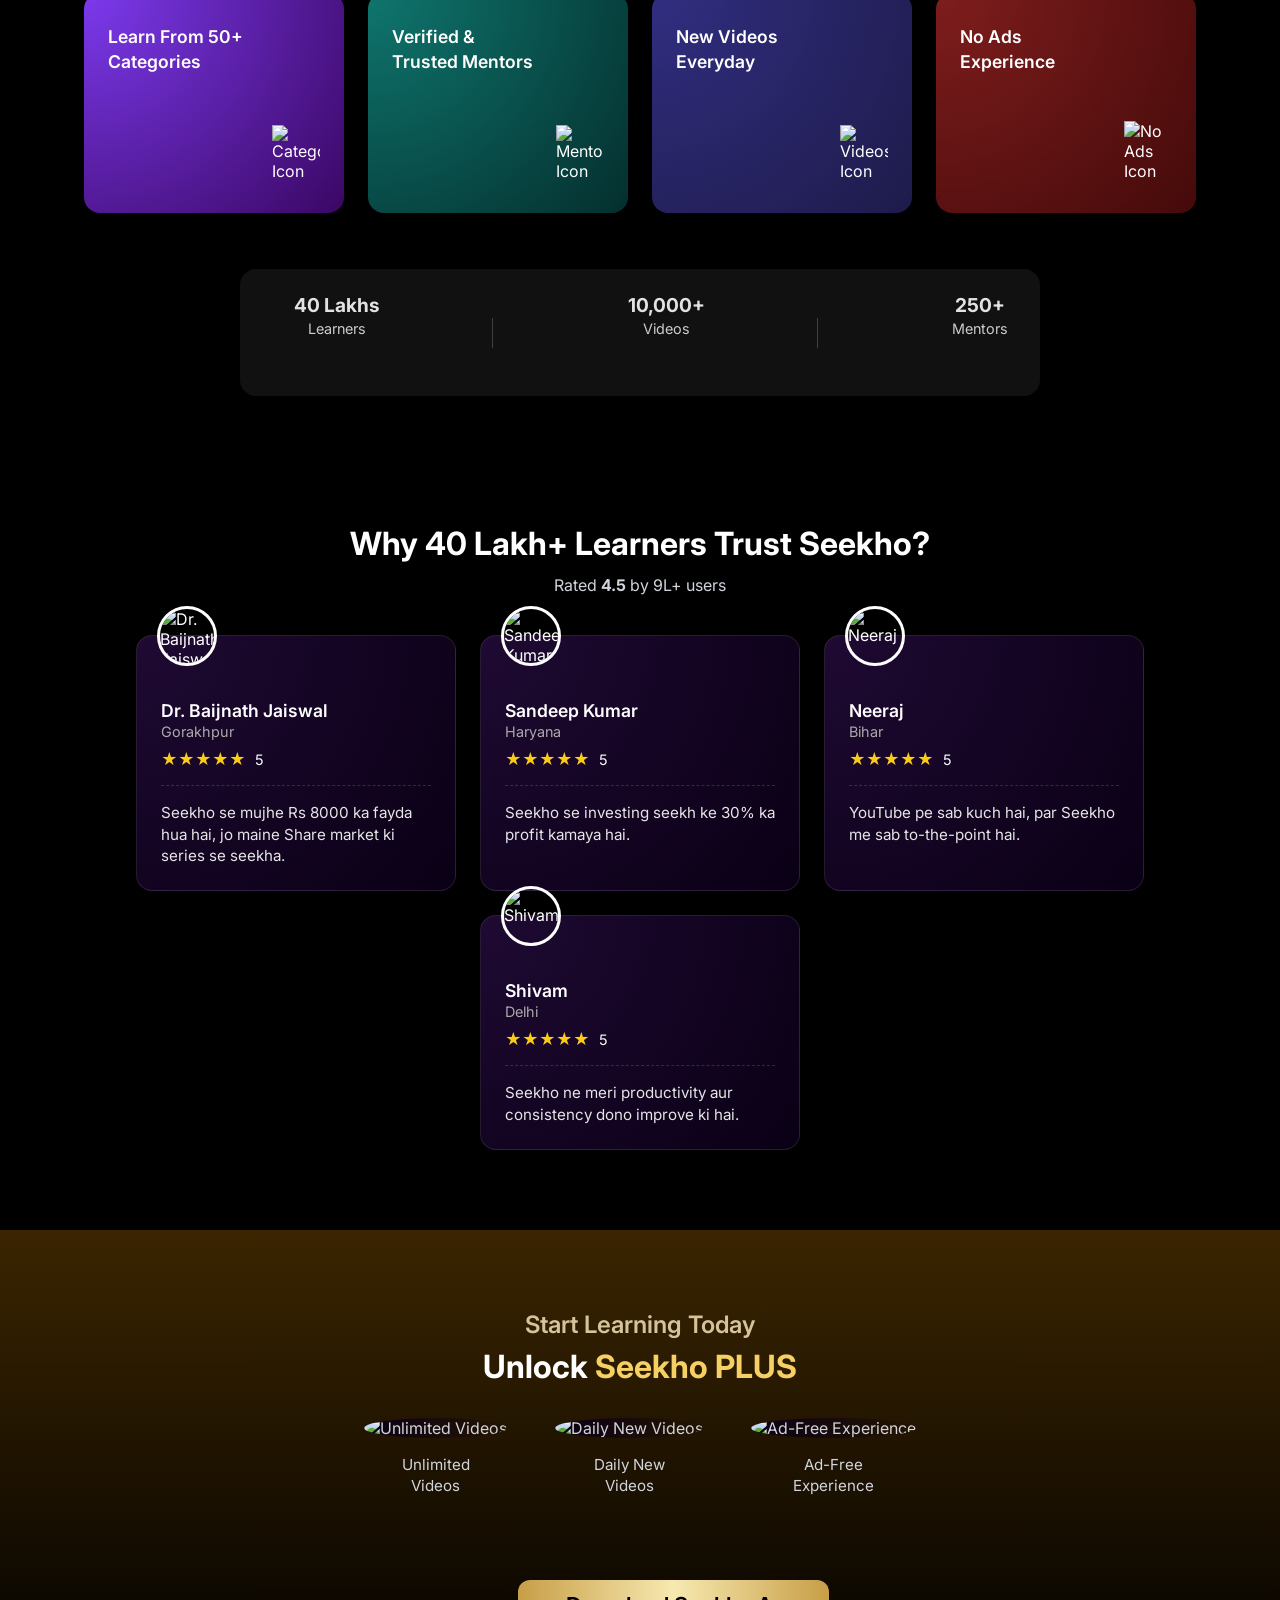
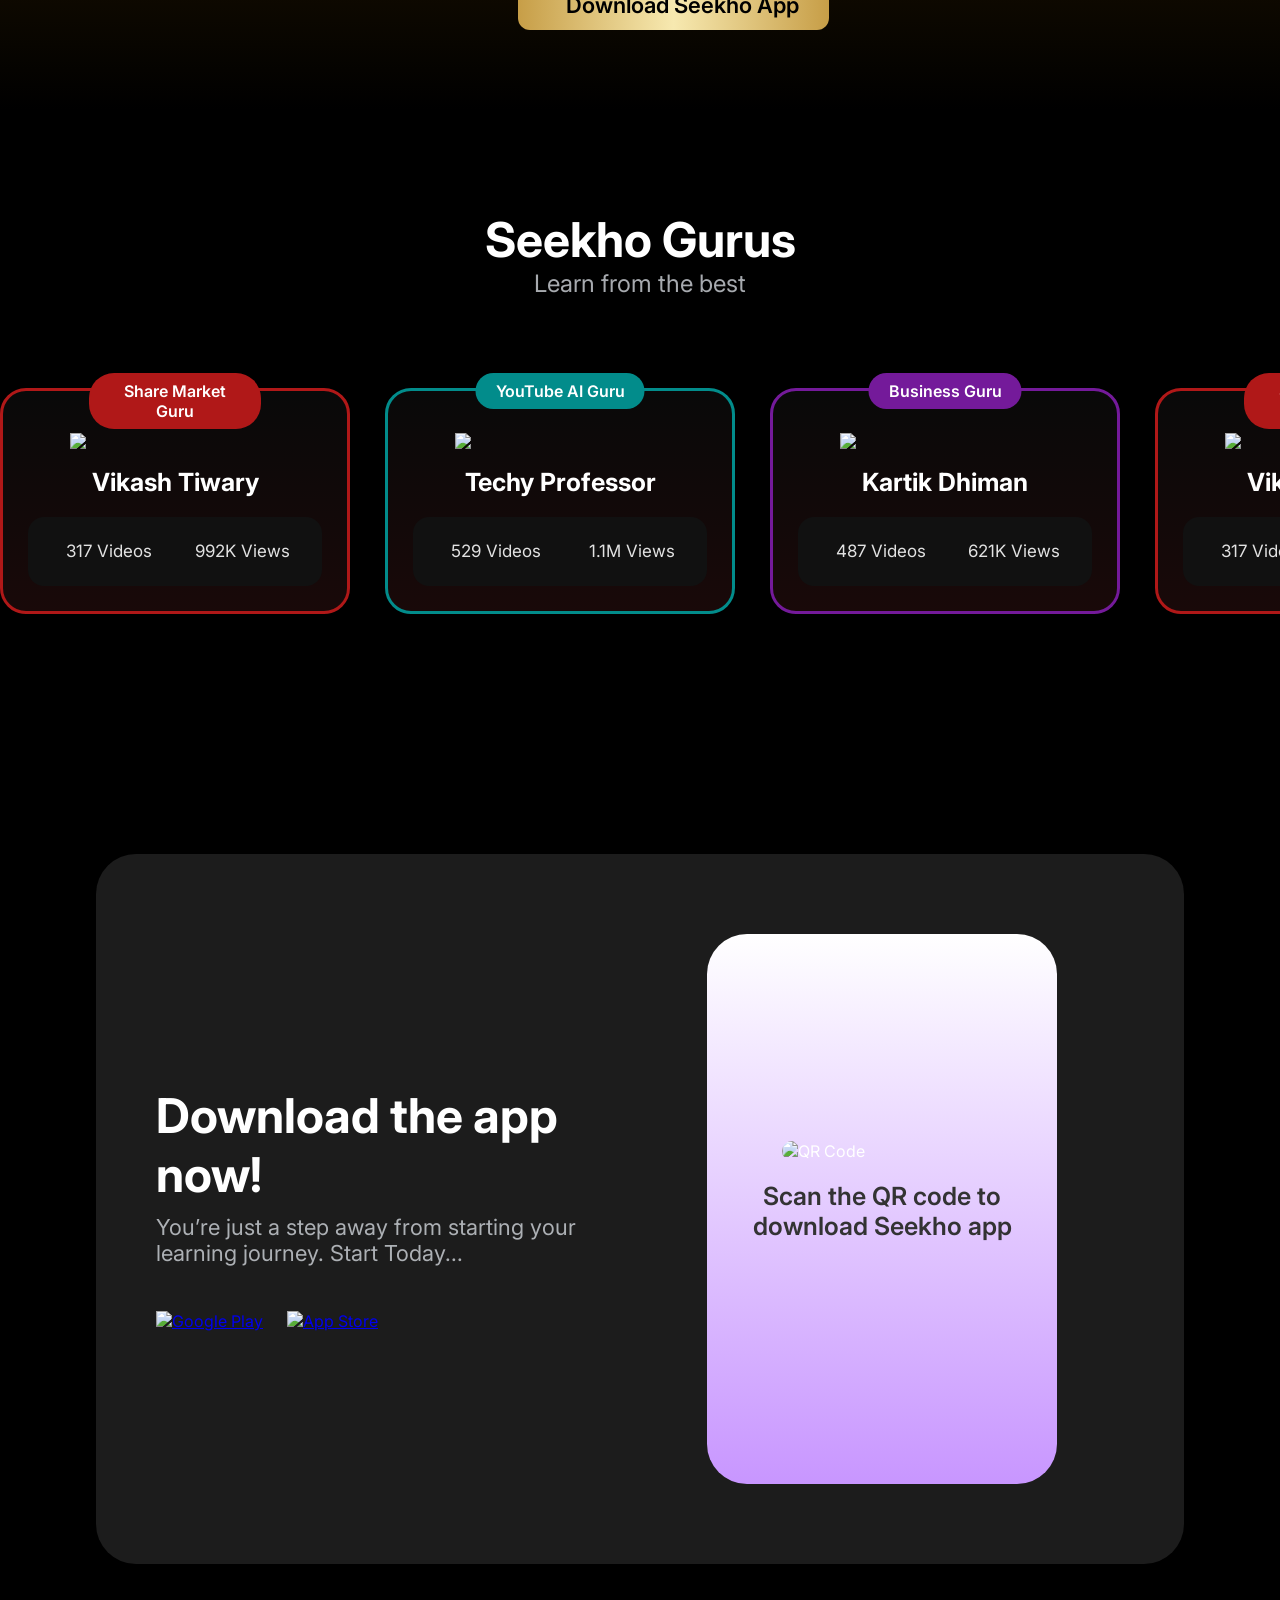
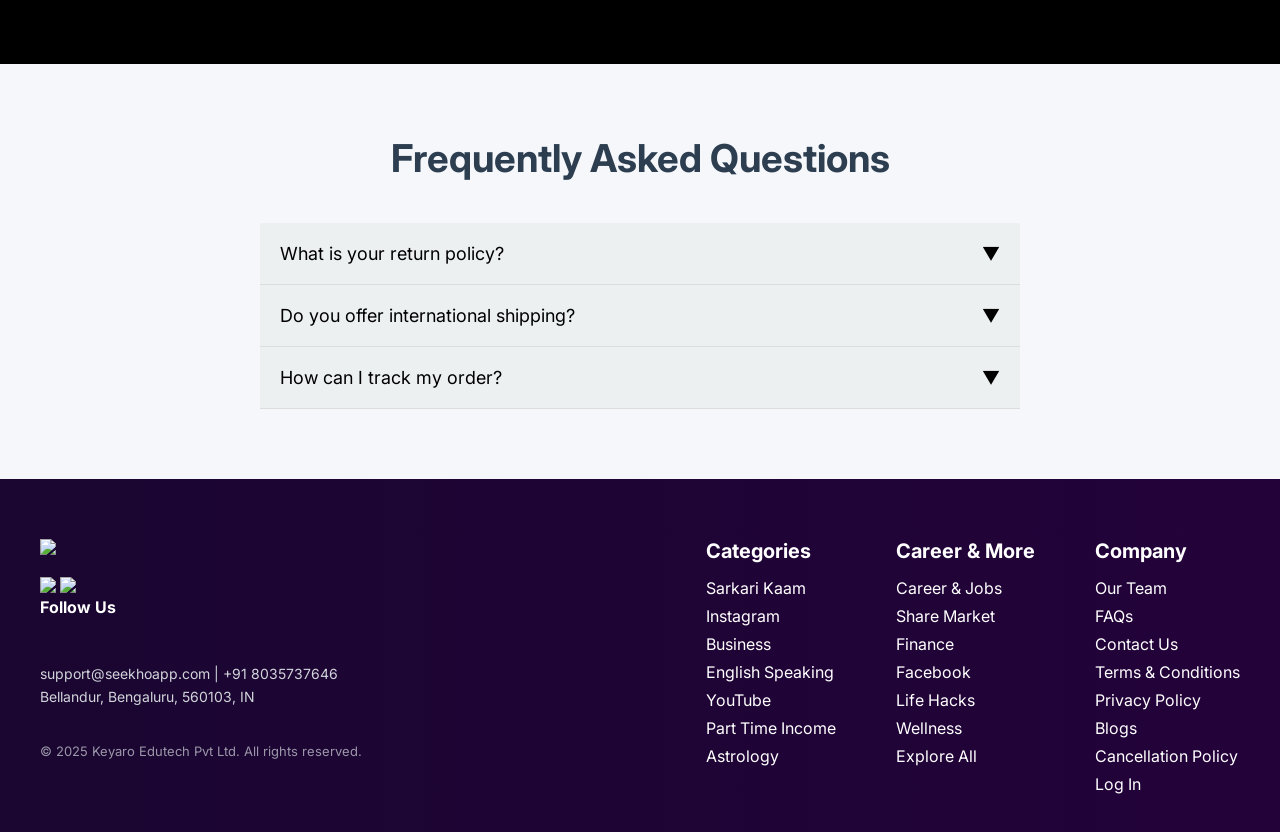
==== commit d33e0fc5: "Add files via upload" ====
--- a/seekho website/index.html
+++ b/seekho website/index.html
@@ -247,9 +247,9 @@
       </div>
     </div>
 
-    <a href="#" class="download-btn">
-      <i class="fa-solid fa-download"></i> Download Seekho App
-    </a>
+    <button class="download-btn2">
+      <i class="fa-solid fa-arrow-down"></i> Download Seekho App
+    </button>
   </div>
 </section>
 <section class="gurus-section">
--- a/seekho website/style.css
+++ b/seekho website/style.css
@@ -277,29 +277,27 @@
 }
 
 .categories button {
-  background-color: rgba(255, 255, 255, 0.1);
+    padding: 12px 28px;
+  border-radius: 35px;
+  background: #2b2b2b;       /* your default dark background */
+  color: #ffffff;            /* default white text */
+  font-size: 18px;
   border: none;
-  color: #fff;
-  padding: 0.6rem 1.4rem;
-  border-radius: 9999px;
-  font-size: 1rem;
-  font-weight: 500;
   cursor: pointer;
-  transition: all 0.3s ease;
+  transition: 0.3s ease;
 }
 
 /* Hover Effect */
 .categories button:hover {
-  background-color: #0f0f0f;
-  color: #fff;
+  background: #e1cfcf;
+  color: #080707;
 }
 
 /* Active State */
 .categories button.active {
-  background-color: #0f0f0f;
-  color: #fff;
-  font-weight: 600;
-  box-shadow: 0 4px 12px rgba(255, 255, 255, 0.2);
+   background: #ffffff;
+  color: #000000;
+  box-shadow: 0px 5px 25px rgba(255, 255, 255, 0.3);
 }
 
 
@@ -310,7 +308,7 @@
 }
 
 .categories button:hover {
-  background-color: #2b2b2b;
+  background-color: #fdfefe;
 }
 
 /* Video Slider */
@@ -682,7 +680,7 @@
 .seekho-plus {
   background: linear-gradient(to bottom, #3b2500, #000);
   text-align: center;
-  color: #fff;
+  color: #f2efef;
   padding: 5rem 2rem;
 }
 
@@ -703,6 +701,29 @@
 .seekho-plus h2 span {
   color: #f6cf65;
 }
+.download-btn2 {
+  background: linear-gradient(90deg, #c79e47 0%, #f7e9b0 50%, #c79e47 100%);
+  color: #000;
+  font-weight: 600;
+  font-size: 22px;
+  padding: 12px 30px;
+  border: none;
+  border-radius: 12px;
+  display: flex;
+  align-items: center;
+  gap: 18px;
+  cursor: pointer;
+  transition: 0.3s ease;
+  margin-left: 40%;
+}
+.download-btn img, .download-btn i {
+  font-size: 24px; /* for icon */
+}
+.download-btn:hover {
+  filter: brightness(1.08);
+  transform: translateY(-2px);
+}
+
 
 /* Features Row */
 .features {
